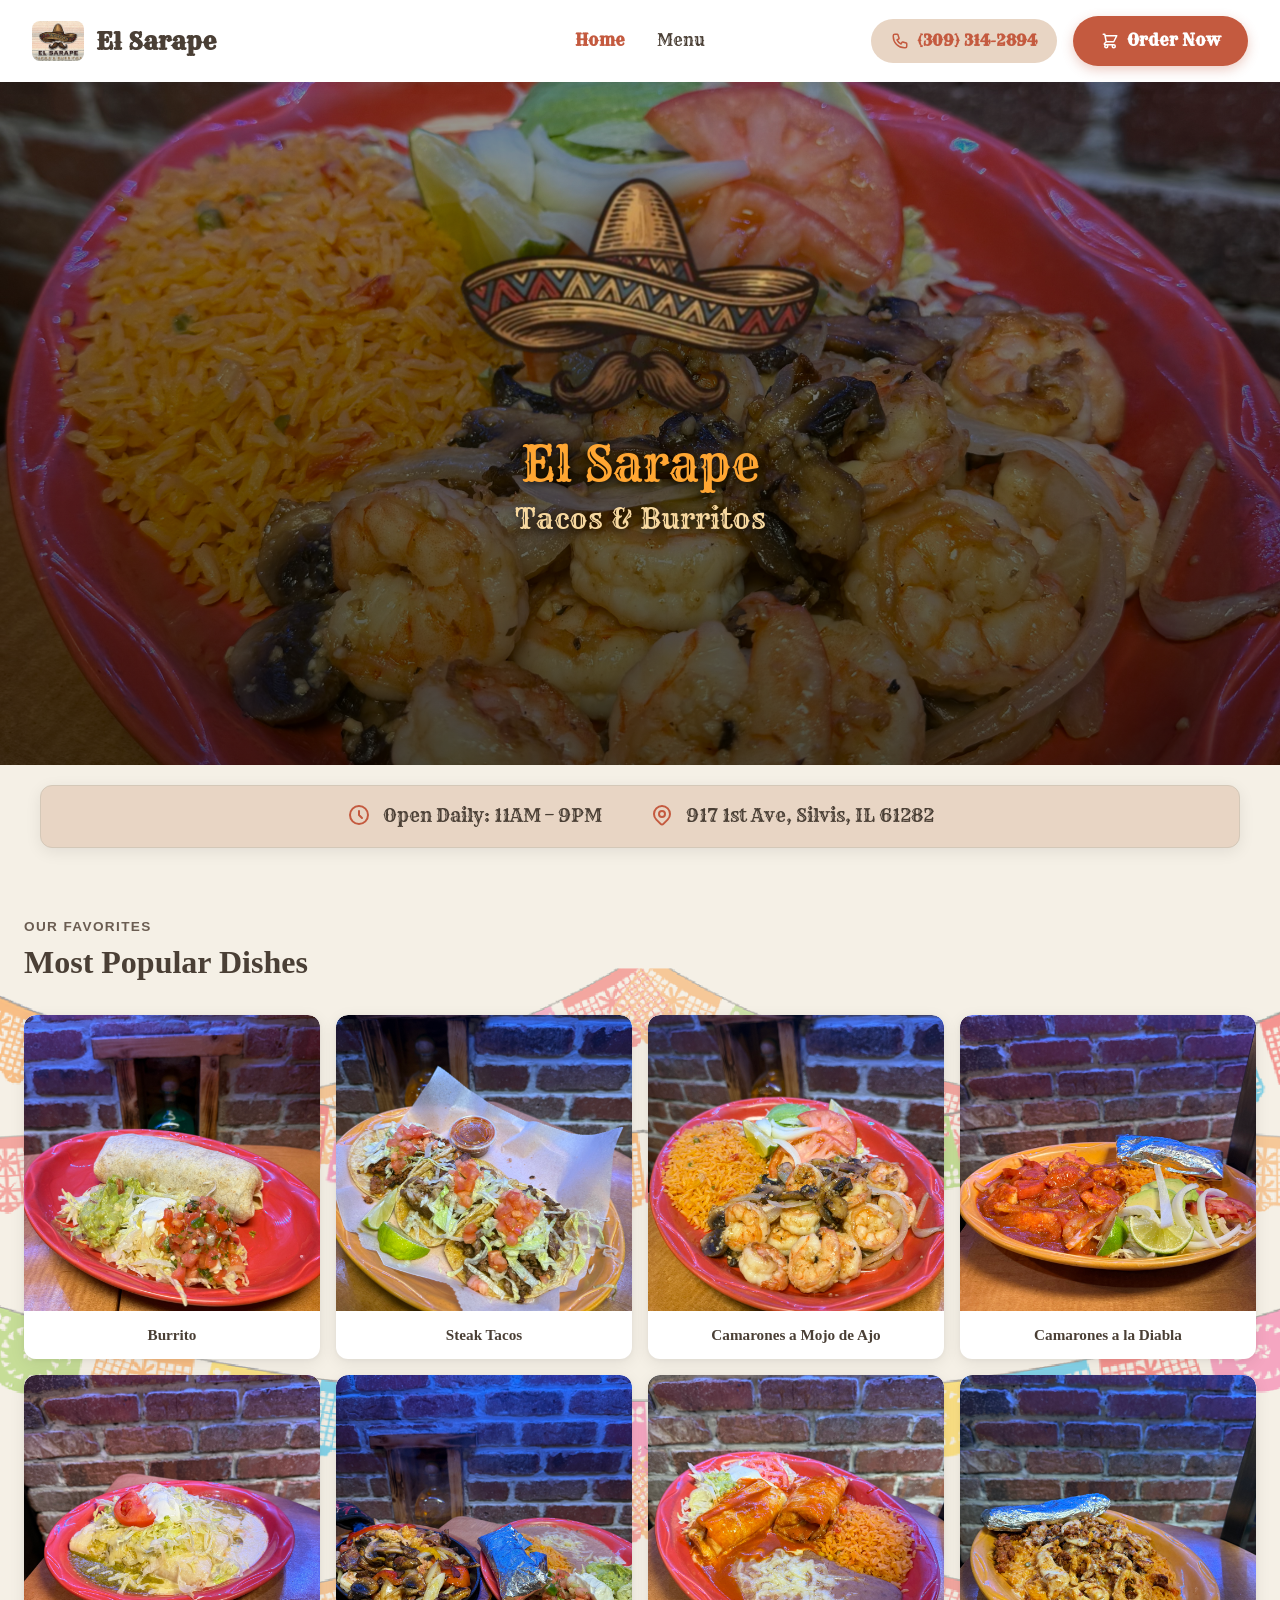
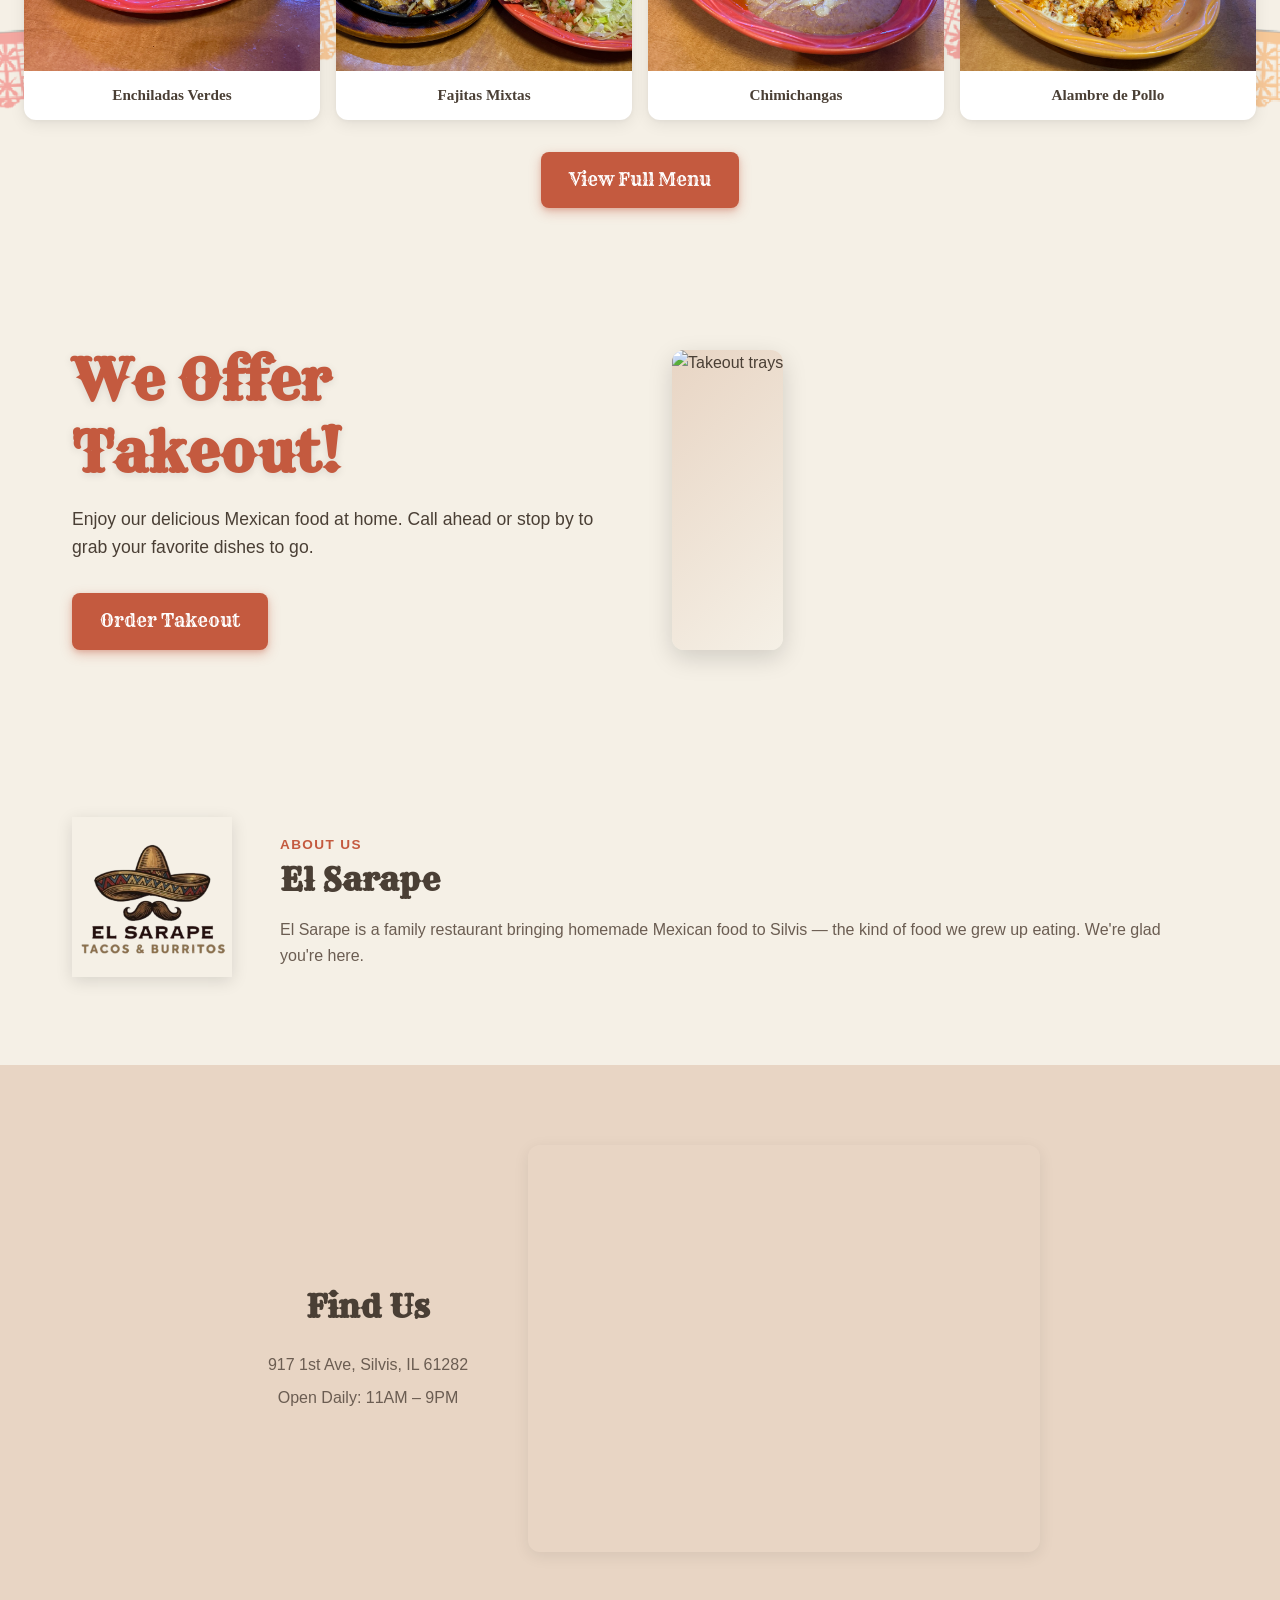
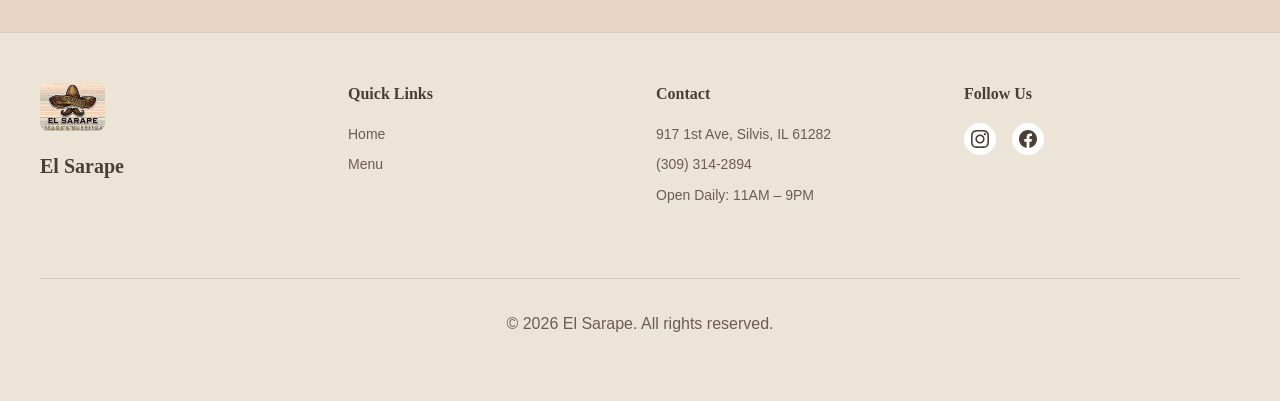
==== index.html @ 8848ad32 "added takeout section" ====
<!DOCTYPE html>
<html lang="en">
<head>
  <meta charset="UTF-8">
  <meta name="viewport" content="width=device-width, initial-scale=1.0">
  <title>El Sarape - Mexican Restaurant</title>
  <link rel="preconnect" href="https://fonts.googleapis.com">
  <link rel="preconnect" href="https://fonts.gstatic.com" crossorigin>
  <link href="https://fonts.googleapis.com/css2?family=Rye&display=swap" rel="stylesheet">
  <link rel="stylesheet" href="styles.css">
</head>
<body>
  <!-- Header -->
  <header class="header">
    <div class="header-left">
      <a href="index.html" class="header-brand">
        <img src="Photos/logo.jpg" alt="El Sarape Logo" class="header-logo">
        <span class="header-brand-text">El Sarape</span>
      </a>
    </div>
    <div class="header-center">
      <nav class="header-nav-links">
        <a href="index.html" class="active">Home</a>
        <a href="Photos/elsarapemenu.pdf" target="_blank">Menu</a>
      </nav>
    </div>
    <div class="header-right">
      <a href="tel:3093142894" class="header-phone-link">
        <svg xmlns="http://www.w3.org/2000/svg" fill="none" viewBox="0 0 24 24" stroke="currentColor" stroke-width="2" class="header-phone-icon">
          <path stroke-linecap="round" stroke-linejoin="round" d="M3 5a2 2 0 012-2h3.28a1 1 0 01.948.684l1.498 4.493a1 1 0 01-.502 1.21l-2.257 1.13a11.042 11.042 0 005.516 5.516l1.13-2.257a1 1 0 011.21-.502l4.493 1.498a1 1 0 01.684.949V19a2 2 0 01-2 2h-1C9.716 21 3 14.284 3 6V5z" />
        </svg>
        <span class="header-phone">(309) 314-2894</span>
      </a>
      <a href="tel:3093142894" class="header-cta">
        <svg xmlns="http://www.w3.org/2000/svg" fill="none" viewBox="0 0 24 24" stroke="currentColor" stroke-width="2" class="header-cta-icon">
          <path stroke-linecap="round" stroke-linejoin="round" d="M3 3h2l.4 2M7 13h10l4-8H5.4M7 13L5.4 5M7 13l-2.293 2.293c-.63.63-.184 1.707.707 1.707H17m0 0a2 2 0 100 4 2 2 0 000-4zm-8 2a2 2 0 11-4 0 2 2 0 014 0z" />
        </svg>
        Order Now
      </a>
    </div>
    <button class="hamburger" aria-label="Open menu">
      <span></span>
      <span></span>
      <span></span>
    </button>
  </header>

  <!-- Mobile Navigation -->
  <div class="mobile-nav">
    <button class="mobile-nav-close" aria-label="Close menu">&times;</button>
    <div class="mobile-nav-links">
      <a href="index.html">Home</a>
      <a href="Photos/elsarapemenu.pdf" target="_blank">Menu</a>
      <a href="tel:3093142894">Order Now</a>
      <div class="mobile-nav-socials">
        <a href="#" aria-label="Instagram">
          <svg xmlns="http://www.w3.org/2000/svg" fill="currentColor" viewBox="0 0 24 24" width="24" height="24">
            <path d="M12 2.163c3.204 0 3.584.012 4.85.07 3.252.148 4.771 1.691 4.919 4.919.058 1.265.069 1.645.069 4.849 0 3.205-.012 3.584-.069 4.849-.149 3.225-1.664 4.771-4.919 4.919-1.266.058-1.644.07-4.85.07-3.204 0-3.584-.012-4.849-.07-3.26-.149-4.771-1.699-4.919-4.92-.058-1.265-.07-1.644-.07-4.849 0-3.204.013-3.583.07-4.849.149-3.227 1.664-4.771 4.919-4.919 1.266-.057 1.645-.069 4.849-.069zm0-2.163c-3.259 0-3.667.014-4.947.072-4.358.2-6.78 2.618-6.98 6.98-.059 1.281-.073 1.689-.073 4.948 0 3.259.014 3.668.072 4.948.2 4.358 2.618 6.78 6.98 6.98 1.281.058 1.689.072 4.948.072 3.259 0 3.668-.014 4.948-.072 4.354-.2 6.782-2.618 6.979-6.98.059-1.28.073-1.689.073-4.948 0-3.259-.014-3.667-.072-4.947-.196-4.354-2.617-6.78-6.979-6.98-1.281-.059-1.69-.073-4.949-.073zm0 5.838c-3.403 0-6.162 2.759-6.162 6.162s2.759 6.163 6.162 6.163 6.162-2.759 6.162-6.163c0-3.403-2.759-6.162-6.162-6.162zm0 10.162c-2.209 0-4-1.79-4-4 0-2.209 1.791-4 4-4s4 1.791 4 4c0 2.21-1.791 4-4 4zm6.406-11.845c-.796 0-1.441.645-1.441 1.44s.645 1.44 1.441 1.44c.795 0 1.439-.645 1.439-1.44s-.644-1.44-1.439-1.44z"/>
          </svg>
        </a>
        <a href="https://www.facebook.com/profile.php?id=61589947754750" aria-label="Facebook" target="_blank">
          <svg xmlns="http://www.w3.org/2000/svg" fill="currentColor" viewBox="0 0 24 24" width="24" height="24">
            <path d="M24 12.073c0-6.627-5.373-12-12-12s-12 5.373-12 12c0 5.99 4.388 10.954 10.125 11.854v-8.385H7.078v-3.47h3.047V9.43c0-3.007 1.792-4.669 4.533-4.669 1.312 0 2.686.235 2.686.235v2.953H15.83c-1.491 0-1.956.925-1.956 1.874v2.25h3.328l-.532 3.47h-2.796v8.385C19.612 23.027 24 18.062 24 12.073z"/>
          </svg>
        </a>
      </div>
    </div>
  </div>

  <!-- Hero Section -->
  <section class="hero">
    <div class="hero-slideshow">
      <div class="hero-slide active">
        <img src="Photos/chimichangas.jpeg" alt="Chimichangas" class="hero-taco-image">
      </div>
      <div class="hero-slide">
        <img src="Photos/mojodeajocamarones.jpeg" alt="Camarones a Mojo de Ajo" class="hero-taco-image">
      </div>
      <div class="hero-slide">
        <img src="Photos/redenchiladas.jpeg" alt="Red Enchiladas" class="hero-taco-image">
      </div>
    </div>
    <div class="hero-overlay"></div>
    <div class="hero-content-overlay">
      <img src="Photos/logonowords.png" alt="El Sarape" class="hero-logo">
      <div class="hero-text">
        <h1 class="hero-title">El Sarape</h1>
        <p class="hero-subtitle">Tacos & Burritos</p>
      </div>
    </div>
  </section>

  <!-- Hero Info Section -->
  <section class="hero-info-section">
    <div class="hero-info-content">
      <div class="hero-info-item">
        <svg xmlns="http://www.w3.org/2000/svg" fill="none" viewBox="0 0 24 24" stroke="currentColor" stroke-width="2">
          <path stroke-linecap="round" stroke-linejoin="round" d="M12 8v4l3 3m6-3a9 9 0 11-18 0 9 9 0 0118 0z" />
        </svg>
        <span>Open Daily: 11AM – 9PM</span>
      </div>
      <div class="hero-info-item">
        <svg xmlns="http://www.w3.org/2000/svg" fill="none" viewBox="0 0 24 24" stroke="currentColor" stroke-width="2">
          <path stroke-linecap="round" stroke-linejoin="round" d="M17.657 16.657L13.414 20.9a1.998 1.998 0 01-2.827 0l-4.244-4.243a8 8 0 1111.314 0z" />
          <path stroke-linecap="round" stroke-linejoin="round" d="M15 11a3 3 0 11-6 0 3 3 0 016 0z" />
        </svg>
        <a href="https://maps.google.com/?q=917+1st+Ave+Silvis+IL+61282" target="_blank">917 1st Ave, Silvis, IL 61282</a>
      </div>
    </div>
  </section>

  <!-- Featured Menu Preview -->
  <section class="menu-preview">
    <div class="section-header">
      <div>
        <p class="section-label">Our Favorites</p>
        <h2>Most Popular Dishes</h2>
      </div>
    </div>
    <div class="menu-grid">
      <div class="menu-card">
        <img src="Photos/burrito.jpeg" alt="Burrito">
        <h4>Burrito</h4>
      </div>
      <div class="menu-card">
        <img src="Photos/stktacosamstyle.jpeg" alt="Steak Tacos">
        <h4>Steak Tacos</h4>
      </div>
      <div class="menu-card">
        <img src="Photos/mojodeajocamarones.jpeg" alt="Camarones a Mojo de Ajo">
        <h4>Camarones a Mojo de Ajo</h4>
      </div>
      <div class="menu-card">
        <img src="Photos/camaronesaladiabla.jpeg" alt="Camarones a la Diabla">
        <h4>Camarones a la Diabla</h4>
      </div>
      <div class="menu-card">
        <img src="Photos/enchiladasverdes.jpeg" alt="Enchiladas Verdes">
        <h4>Enchiladas Verdes</h4>
      </div>
      <div class="menu-card">
        <img src="Photos/fajitasmixtas.jpeg" alt="Fajitas Mixtas">
        <h4>Fajitas Mixtas</h4>
      </div>
      <div class="menu-card">
        <img src="Photos/chimichangas.jpeg" alt="Chimichangas">
        <h4>Chimichangas</h4>
      </div>
      <div class="menu-card">
        <img src="Photos/alambredepollo.jpeg" alt="Alambre de Pollo">
        <h4>Alambre de Pollo</h4>
      </div>
    </div>
    <div style="text-align: center; margin-top: 2rem;">
      <a href="Photos/elsarapemenu.pdf" class="btn btn-primary" target="_blank">View Full Menu</a>
    </div>
  </section>

  <!-- Takeout Section -->
  <section class="takeout-section">
    <div class="takeout-content">
      <div class="takeout-text">
        <h2 class="takeout-title">We Offer Takeout!</h2>
        <p class="takeout-description">Enjoy our delicious Mexican food at home. Call ahead or stop by to grab your favorite dishes to go.</p>
        <a href="tel:3093142894" class="btn btn-primary takeout-cta">Order Takeout</a>
      </div>
      <div class="takeout-image">
        <img src="Photos/takeout-placeholder.jpg" alt="Takeout trays" class="takeout-img">
      </div>
    </div>
  </section>

  <!-- About Us Section -->
  <section class="about-section">
    <div class="about-content">
      <div class="about-logo">
        <img src="Photos/logonobg.png" alt="El Sarape" class="about-logo-img">
      </div>
      <div class="about-text">
        <p class="about-label">About Us</p>
        <h2>El Sarape</h2>
        <p>El Sarape is a family restaurant bringing homemade Mexican food to Silvis — the kind of food we grew up eating. We're glad you're here.</p>
      </div>
    </div>
  </section>

  <!-- Contact/Map Section -->
  <section class="contact-section">
    <div class="contact-section-content">
      <div class="contact-info-block">
        <h2>Find Us</h2>
        <ul class="contact-info-list">
          <li><a href="https://maps.google.com/?q=917+1st+Ave+Silvis+IL+61282" target="_blank">917 1st Ave, Silvis, IL 61282</a></li>
          <li>Open Daily: 11AM – 9PM</li>
        </ul>
      </div>
      <div class="contact-map">
        <iframe
          src="https://www.google.com/maps/embed?pb=!1m18!1m12!1m3!1d2988.1681956083344!2d-90.4244004!3d41.50062979999999!2m3!1f0!2f0!3f0!3m2!1i1024!2i768!4f13.1!3m3!1m2!1s0x87e230b7b7b7b7b7%3A0x0!2s917+1st+Ave%2C+Silvis%2C+IL+61282!5e0!3m2!1sen!2sus!4v1234567890"
          width="600"
          height="400"
          style="border:0;"
          allowfullscreen=""
          loading="lazy"
          referrerpolicy="no-referrer-when-downgrade"
          title="El Sarape Location">
        </iframe>
      </div>
    </div>
  </section>

  <!-- Footer -->
  <footer class="footer">
    <div class="footer-content">
      <div class="footer-brand">
        <img src="Photos/logo.jpg" alt="El Sarape Logo" class="footer-logo">
        <h4>El Sarape</h4>
      </div>
      <div class="footer-section">
        <h4>Quick Links</h4>
        <ul>
          <li><a href="index.html">Home</a></li>
          <li><a href="Photos/elsarapemenu.pdf" target="_blank">Menu</a></li>
        </ul>
      </div>
      <div class="footer-section">
        <h4>Contact</h4>
        <ul>
          <li><a href="https://maps.google.com/?q=917+1st+Ave+Silvis+IL+61282" target="_blank">917 1st Ave, Silvis, IL 61282</a></li>
          <li><a href="tel:3093142894">(309) 314-2894</a></li>
          <li>Open Daily: 11AM – 9PM</li>
        </ul>
      </div>
      <div class="footer-section">
        <h4>Follow Us</h4>
        <div class="footer-social">
          <a href="#" aria-label="Instagram">
            <svg xmlns="http://www.w3.org/2000/svg" fill="currentColor" viewBox="0 0 24 24" width="18" height="18">
              <path d="M12 2.163c3.204 0 3.584.012 4.85.07 3.252.148 4.771 1.691 4.919 4.919.058 1.265.069 1.645.069 4.849 0 3.205-.012 3.584-.069 4.849-.149 3.225-1.664 4.771-4.919 4.919-1.266.058-1.644.07-4.85.07-3.204 0-3.584-.012-4.849-.07-3.26-.149-4.771-1.699-4.919-4.92-.058-1.265-.07-1.644-.07-4.849 0-3.204.013-3.583.07-4.849.149-3.227 1.664-4.771 4.919-4.919 1.266-.057 1.645-.069 4.849-.069zm0-2.163c-3.259 0-3.667.014-4.947.072-4.358.2-6.78 2.618-6.98 6.98-.059 1.281-.073 1.689-.073 4.948 0 3.259.014 3.668.072 4.948.2 4.358 2.618 6.78 6.98 6.98 1.281.058 1.689.072 4.948.072 3.259 0 3.668-.014 4.948-.072 4.354-.2 6.782-2.618 6.979-6.98.059-1.28.073-1.689.073-4.948 0-3.259-.014-3.667-.072-4.947-.196-4.354-2.617-6.78-6.979-6.98-1.281-.059-1.69-.073-4.949-.073zm0 5.838c-3.403 0-6.162 2.759-6.162 6.162s2.759 6.163 6.162 6.163 6.162-2.759 6.162-6.163c0-3.403-2.759-6.162-6.162-6.162zm0 10.162c-2.209 0-4-1.79-4-4 0-2.209 1.791-4 4-4s4 1.791 4 4c0 2.21-1.791 4-4 4zm6.406-11.845c-.796 0-1.441.645-1.441 1.44s.645 1.44 1.441 1.44c.795 0 1.439-.645 1.439-1.44s-.644-1.44-1.439-1.44z"/>
            </svg>
          </a>
          <a href="https://www.facebook.com/profile.php?id=61589947754750" aria-label="Facebook" target="_blank">
            <svg xmlns="http://www.w3.org/2000/svg" fill="currentColor" viewBox="0 0 24 24" width="18" height="18">
              <path d="M24 12.073c0-6.627-5.373-12-12-12s-12 5.373-12 12c0 5.99 4.388 10.954 10.125 11.854v-8.385H7.078v-3.47h3.047V9.43c0-3.007 1.792-4.669 4.533-4.669 1.312 0 2.686.235 2.686.235v2.953H15.83c-1.491 0-1.956.925-1.956 1.874v2.25h3.328l-.532 3.47h-2.796v8.385C19.612 23.027 24 18.062 24 12.073z"/>
            </svg>
          </a>
        </div>
      </div>
      <div class="footer-bottom">
        <p>&copy; 2026 El Sarape. All rights reserved.</p>
      </div>
    </div>
  </footer>

  <!-- Lightbox -->
  <div class="lightbox" id="lightbox">
    <button class="lightbox-close" aria-label="Close lightbox">&times;</button>
    <button class="lightbox-nav lightbox-prev" aria-label="Previous image">&#10094;</button>
    <button class="lightbox-nav lightbox-next" aria-label="Next image">&#10095;</button>
    <img class="lightbox-content" id="lightbox-image" src="" alt="">
  </div>

  <script src="script.js"></script>
</body>
</html>
---- styles.css ----
/* El Sarape Restaurant Website */

/* CSS Variables */
:root {
  --color-bg: #F5F0E6;
  --color-accent: #C45A3F;
  --color-accent-soft: #E8D5C4;
  --color-text: #4A3F35;
  --color-text-light: #6B5D52;
  --color-card-bg: #FFFFFF;
  --color-border: #D4C8B8;
  
  --color-brown-dark: #5D4037;
  --color-brown-muted: #8D6E63;
  --color-red-orange: #D35400;
  --color-tan-beige: #D7CCC8;
  --color-green-muted: #7CB342;
  
  --font-main: 'Inter', -apple-system, BlinkMacSystemFont, sans-serif;
  --font-heading: 'Cormorant Garamond', Georgia, serif;
  
  --spacing-section-mobile: 3rem;
  --spacing-section-desktop: 5rem;
  --spacing-card: 1.5rem;
  --spacing-gap: 1rem;
  
  --radius-button: 8px;
  --radius-card: 12px;
  --radius-logo: 8px;
}

/* Reset & Base Styles */
*,
*::before,
*::after {
  box-sizing: border-box;
  margin: 0;
  padding: 0;
}

html,
body {
  margin: 0;
  padding: 0;
  width: 100%;
  overflow-x: hidden;
}

html {
  scroll-behavior: smooth;
}

body {
  font-family: var(--font-main);
  background-color: var(--color-bg);
  color: var(--color-text);
  line-height: 1.6;
}

/* Google Fonts Import */
@import url('https://fonts.googleapis.com/css2?family=Cormorant+Garamond:wght@400;500;600;700&family=DM+Serif+Display:wght@400;500;600&family=Inter:wght@400;500;600;700&display=swap');

/* Typography */
h1 {
  font-size: 2.5rem;
  font-weight: 700;
  line-height: 1.2;
  margin-bottom: 1rem;
  font-family: var(--font-heading);
}

h2 {
  font-size: 2rem;
  font-weight: 600;
  line-height: 1.3;
  margin-bottom: 1rem;
  font-family: var(--font-heading);
}

h3 {
  font-size: 1.5rem;
  font-weight: 600;
  line-height: 1.4;
  margin-bottom: 0.75rem;
  font-family: var(--font-heading);
}

h4 {
  font-family: var(--font-heading);
}

p {
  font-size: 1rem;
  line-height: 1.6;
  margin-bottom: 1rem;
}

/* Header */
.header {
  display: flex;
  align-items: center;
  justify-content: space-between;
  padding: 1rem 1.5rem;
  position: fixed;
  top: 0;
  left: 0;
  right: 0;
  z-index: 1000;
  background: #ffffff;
  box-shadow: 0 2px 12px rgba(0, 0, 0, 0.08);
  transition: all 0.3s cubic-bezier(0.4, 0, 0.2, 1);
}

.header-left,
.header-center,
.header-right {
  display: none;
}

.header-left {
  display: flex;
}

.header-center {
  display: none;
}

.header-right {
  display: none;
}

.hamburger {
  display: flex;
  flex-direction: column;
  gap: 5px;
  cursor: pointer;
  padding: 8px;
  background: none;
  border: none;
  margin-left: auto;
}

.header.scrolled {
  background: #ffffff;
  box-shadow: 0 4px 16px rgba(0, 0, 0, 0.12);
}

.header-brand {
  display: flex;
  align-items: center;
  gap: 0.75rem;
  text-decoration: none;
  transition: transform 0.3s cubic-bezier(0.4, 0, 0.2, 1);
}

.header-brand:hover {
  transform: scale(1.02);
}

.header-nav-links {
  display: flex;
  gap: 2rem;
  align-items: center;
}

.header-nav-links a {
  color: var(--color-text);
  text-decoration: none;
  font-weight: 500;
  transition: color 0.2s ease, transform 0.2s ease;
  position: relative;
  padding: 0.5rem 0;
  font-family: "Rye", serif;
}

.header-nav-links a::after {
  content: '';
  position: absolute;
  bottom: 0;
  left: 50%;
  width: 0;
  height: 2px;
  background: var(--color-accent);
  transition: all 0.3s ease;
  transform: translateX(-50%);
  border-radius: 2px;
}

.header-nav-links a:hover {
  color: var(--color-accent);
  transform: translateY(-2px);
}

.header-nav-links a:hover::after {
  width: 100%;
}

.header-nav-links a.active {
  color: var(--color-accent);
  font-weight: 600;
}

.header-cta {
  display: inline-flex;
  align-items: center;
  gap: 0.5rem;
  background: var(--color-accent);
  color: white;
  padding: 0.75rem 1.75rem;
  border-radius: 50px;
  text-decoration: none;
  font-weight: 600;
  font-size: 1rem;
  font-family: "Rye", serif;
  box-shadow: 0 4px 12px rgba(196, 90, 63, 0.3);
  transition: transform 0.3s cubic-bezier(0.4, 0, 0.2, 1), box-shadow 0.3s cubic-bezier(0.4, 0, 0.2, 1);
  position: relative;
  overflow: hidden;
}

.header-cta-icon {
  width: 18px;
  height: 18px;
  transition: transform 0.3s ease;
}

.header-cta:hover .header-cta-icon {
  transform: rotate(15deg) scale(1.1);
}

.header-phone-link {
  display: inline-flex;
  align-items: center;
  gap: 0.5rem;
  font-size: 0.95rem;
  color: var(--color-accent);
  font-family: "Rye", serif;
  font-weight: 600;
  text-decoration: none;
  padding: 0.6rem 1.25rem;
  border-radius: 50px;
  background: var(--color-accent-soft);
  transition: all 0.3s cubic-bezier(0.4, 0, 0.2, 1);
  position: relative;
  overflow: hidden;
}

.header-phone-link:hover {
  background: var(--color-accent-soft);
  color: var(--color-accent);
  box-shadow: 0 4px 12px rgba(0, 0, 0, 0.1);
  transform: translateY(-2px);
}

.header-phone-link:active {
  transform: translateY(0);
}

.header-phone-icon {
  width: 18px;
  height: 18px;
  transition: transform 0.3s ease;
}

.header-phone-link:hover .header-phone-icon {
  transform: rotate(-10deg) scale(1.1);
}

.header-cta:hover {
  background: linear-gradient(135deg, #d06a4f 0%, #c45a3f 100%);
  color: white;
  box-shadow: 0 6px 20px rgba(196, 90, 63, 0.45), 0 3px 8px rgba(196, 90, 63, 0.3);
  transform: translateY(-2px);
}

.header-cta:active {
  transform: translateY(0);
  box-shadow: 0 2px 8px rgba(196, 90, 63, 0.3);
}

.header-logo {
  height: 40px;
  width: auto;
  border-radius: var(--radius-logo);
  transition: transform 0.3s cubic-bezier(0.4, 0, 0.2, 1), box-shadow 0.3s ease;
}

.header-brand:hover .header-logo {
  transform: rotate(5deg) scale(1.05);
  box-shadow: 0 4px 12px rgba(196, 90, 63, 0.3);
}

.header-brand-text {
  font-size: 1.5rem;
  font-weight: 700;
  color: var(--color-text);
  font-family: "Rye", serif;
  transition: color 0.3s ease, transform 0.3s ease, text-shadow 0.3s ease;
  position: relative;
}

.header-brand:hover .header-brand-text {
  color: var(--color-accent);
  transform: translateX(4px);
}

.header-brand-text::after {
  content: '';
  position: absolute;
  bottom: -2px;
  left: 0;
  width: 0;
  height: 2px;
  background: linear-gradient(90deg, var(--color-accent), #c45a3f);
  transition: width 0.3s ease;
}

.header-brand:hover .header-brand-text::after {
  width: 100%;
}


.hamburger {
  display: flex;
  flex-direction: column;
  gap: 5px;
  cursor: pointer;
  padding: 5px;
  background: none;
  border: none;
}

.hamburger span {
  width: 25px;
  height: 3px;
  background-color: var(--color-text);
  border-radius: 2px;
  transition: background-color 0.2s ease;
}

.hamburger:hover span {
  background-color: var(--color-accent);
}

/* Mobile Navigation Overlay */
.mobile-nav {
  position: fixed;
  top: 0;
  left: 0;
  right: 0;
  bottom: 0;
  background-color: rgba(253, 248, 243, 0.98);
  backdrop-filter: blur(16px);
  -webkit-backdrop-filter: blur(16px);
  z-index: 1001;
  display: flex;
  flex-direction: column;
  justify-content: center;
  align-items: center;
  opacity: 0;
  visibility: hidden;
  transition: all 0.4s cubic-bezier(0.4, 0, 0.2, 1);
  transform: scale(0.95);
}

.mobile-nav.active {
  opacity: 1;
  visibility: visible;
  transform: scale(1);
}

.mobile-nav-close {
  position: absolute;
  top: 1.5rem;
  right: 1.5rem;
  font-size: 2.5rem;
  font-weight: 700;
  color: var(--color-text);
  background: rgba(255, 255, 255, 0.5);
  border: none;
  cursor: pointer;
  padding: 0.75rem;
  line-height: 1;
  border-radius: 50%;
  width: 56px;
  height: 56px;
  display: flex;
  align-items: center;
  justify-content: center;
  transition: all 0.3s ease;
  box-shadow: 0 2px 8px rgba(0, 0, 0, 0.1);
}

.mobile-nav-close:hover {
  color: var(--color-accent);
  background: rgba(255, 255, 255, 0.8);
  transform: rotate(90deg);
  box-shadow: 0 4px 12px rgba(224, 122, 95, 0.2);
}

.mobile-nav-links {
  display: flex;
  flex-direction: column;
  gap: 1.5rem;
  text-align: center;
  padding: 2rem;
}

.mobile-nav-links a {
  font-size: 1.75rem;
  font-weight: 500;
  color: var(--color-text);
  text-decoration: none;
  transition: all 0.3s ease;
  font-family: var(--font-heading);
  padding: 0.75rem 1.5rem;
  border-radius: var(--radius-button);
}

.mobile-nav-links a:hover {
  color: var(--color-accent);
  background-color: rgba(224, 122, 95, 0.08);
  transform: translateX(12px) scale(1.02);
}

.mobile-nav-links a.active {
  color: var(--color-accent);
  font-weight: 600;
}

.mobile-nav-links .btn-primary {
  background: linear-gradient(135deg, var(--color-accent) 0%, #d06a4f 100%);
  color: white;
  padding: 1rem 2.5rem;
  border-radius: var(--radius-button);
  margin-top: 1rem;
  box-shadow: 0 4px 12px rgba(224, 122, 95, 0.35);
  font-family: var(--font-main);
  font-weight: 500;
}

.mobile-nav-links .btn-primary:hover {
  color: white;
  background: linear-gradient(135deg, #d06a4f 0%, #c45a3f 100%);
  box-shadow: 0 8px 24px rgba(224, 122, 95, 0.5);
  transform: translateY(-3px) scale(1.02);
}

.mobile-nav-socials {
  display: flex;
  gap: 1.5rem;
  justify-content: center;
  margin-top: 1rem;
  padding-top: 1rem;
  border-top: 1px solid rgba(0, 0, 0, 0.08);
}

.mobile-nav-socials a {
  width: 48px;
  height: 48px;
  display: flex;
  align-items: center;
  justify-content: center;
  background-color: rgba(196, 90, 63, 0.08);
  border-radius: 50%;
  color: var(--color-accent);
  font-size: 1rem;
  padding: 0;
  transition: background-color 0.2s ease, transform 0.2s ease;
}

.mobile-nav-socials a svg {
  width: 24px;
  height: 24px;
  display: block;
  fill: currentColor;
}

.mobile-nav-socials a:hover {
  background-color: var(--color-accent);
  color: white;
  transform: scale(1.1);
}

/* Buttons */
.btn {
  display: inline-block;
  padding: 0.875rem 1.75rem;
  font-size: 1rem;
  font-weight: 500;
  text-decoration: none;
  border-radius: var(--radius-button);
  cursor: pointer;
  transition: transform 0.3s cubic-bezier(0.4, 0, 0.2, 1), box-shadow 0.3s cubic-bezier(0.4, 0, 0.2, 1);
  border: none;
  min-height: 48px;
  font-family: var(--font-main);
  position: relative;
  overflow: hidden;
}

.btn:active {
  transform: scale(0.98);
}

.btn-primary {
  background: var(--color-accent);
  color: white;
  box-shadow: 0 4px 12px rgba(196, 90, 63, 0.35), 0 2px 4px rgba(196, 90, 63, 0.2);
  font-family: "Rye", serif;
  font-size: 1.1rem;
}

.btn-primary:hover {
  background: linear-gradient(135deg, #d06a4f 0%, #c45a3f 100%);
  color: white;
  box-shadow: 0 8px 24px rgba(196, 90, 63, 0.5);
  transform: translateY(-3px);
}

.btn-primary:active {
  transform: translateY(-1px);
  box-shadow: 0 4px 12px rgba(196, 90, 63, 0.3);
}

.btn-secondary {
  background-color: black;
  color: white;
  border: 2px solid black;
  box-shadow: 0 2px 4px rgba(0, 0, 0, 0.1);
  border: 2px solid var(--color-accent);
  box-shadow: 0 2px 4px rgba(224, 122, 95, 0.1);
}

.btn-secondary:hover {
  background-color: var(--color-accent);
  color: white;
  box-shadow: 0 6px 16px rgba(224, 122, 95, 0.4);
  transform: translateY(-3px);
}

.btn-secondary:active {
  transform: translateY(-1px);
}

/* Cards */
.card {
  background-color: var(--color-card-bg);
  border-radius: var(--radius-card);
  padding: var(--spacing-card);
  box-shadow: 0 4px 16px rgba(0, 0, 0, 0.08), 0 1px 4px rgba(0, 0, 0, 0.04);
  transition: all 0.3s cubic-bezier(0.4, 0, 0.2, 1);
  border: 1px solid rgba(0, 0, 0, 0.04);
}

.card:hover {
  transform: translateY(-6px);
  box-shadow: 0 12px 32px rgba(0, 0, 0, 0.15), 0 4px 12px rgba(0, 0, 0, 0.08);
}

.card h3 {
  margin-bottom: 0.5rem;
}

.card p {
  margin-bottom: 1rem;
  color: var(--color-text-light);
}

/* Sections */
.section {
  padding: var(--spacing-section-mobile) 1.5rem;
  max-width: 1200px;
  margin: 0 auto;
}

/* About Us Section */
.about-section {
  padding: var(--spacing-section-mobile) 1.5rem;
  max-width: 1200px;
  margin: 0 auto;
}

.about-content {
  display: flex;
  flex-direction: column;
  align-items: center;
  gap: 2rem;
}

.about-logo-img {
  width: 150px;
  height: auto;
  object-fit: contain;
  box-shadow: 0 4px 16px rgba(0,0,0,0.12);
}

.about-label {
  font-size: 0.85rem;
  font-weight: 600;
  text-transform: uppercase;
  letter-spacing: 0.1em;
  color: var(--color-accent);
  margin-bottom: 0.25rem;
}

.about-text {
  text-align: center;
}

.about-text h2 {
  margin-bottom: 1rem;
  font-family: "Rye", serif;
}

.about-text p:last-child {
  margin-bottom: 0;
  color: var(--color-text-light);
}

/* Takeout Section */
.takeout-section {
  padding: var(--spacing-section-mobile) 1.5rem;
  max-width: 1200px;
  margin: 0 auto;
  position: relative;
}

.takeout-content {
  display: flex;
  flex-direction: column;
  gap: 2rem;
  align-items: center;
}

.takeout-text {
  text-align: center;
  flex: 1;
}

.takeout-title {
  font-family: "Rye", serif;
  font-size: 2.5rem;
  color: var(--color-accent);
  margin-bottom: 1rem;
  text-shadow: 0 2px 8px rgba(0, 0, 0, 0.1);
}

.takeout-description {
  font-size: 1.1rem;
  color: var(--color-text);
  margin-bottom: 1.5rem;
  line-height: 1.6;
}

.takeout-cta {
  display: inline-block;
  margin-top: 0.5rem;
}

.takeout-image {
  flex: 1;
  width: 100%;
  max-width: 600px;
}

.takeout-img {
  width: 100%;
  height: auto;
  border-radius: var(--radius-card);
  box-shadow: 0 8px 24px rgba(0, 0, 0, 0.15);
  object-fit: cover;
  min-height: 300px;
  background: linear-gradient(135deg, var(--color-accent-soft) 0%, var(--color-bg) 100%);
}

@media (min-width: 768px) {
  .about-content {
    flex-direction: row;
    align-items: center;
    gap: 3rem;
  }
  .about-text {
    text-align: left;
  }
  .about-logo-img {
    width: 160px;
    height: 160px;
    flex-shrink: 0;
  }
  .about-section {
    padding: var(--spacing-section-desktop) 2rem;
  }

  .takeout-content {
    flex-direction: row;
    gap: 4rem;
    align-items: center;
  }

  .takeout-text {
    text-align: left;
  }

  .takeout-title {
    font-size: 3.5rem;
  }

  .takeout-image {
    flex: 1;
  }

  .takeout-section {
    padding: var(--spacing-section-desktop) 2rem;
  }
}

/* Contact/Map Section */
.contact-section {
  padding: var(--spacing-section-mobile) 1.5rem;
  background-color: var(--color-accent-soft);
  position: relative;
}

.contact-section::before {
  content: '';
  position: absolute;
  top: 0;
  left: 0;
  right: 0;
  bottom: 0;
  background-size: cover;
  background-position: center;
  background-repeat: no-repeat;
  opacity: 0.55;
  z-index: 0;
}

.contact-section-content {
  max-width: 1200px;
  margin: 0 auto;
  display: grid;
  grid-template-columns: 1fr;
  gap: 2rem;
  position: relative;
  z-index: 1;
}

.contact-info-block h2 {
  margin-bottom: 1rem;
  font-family: "Rye", serif;
}

.contact-info-list {
  list-style: none;
  padding: 0;
  margin: 0;
  display: flex;
  flex-direction: column;
  gap: 0.5rem;
  color: var(--color-text-light);
  font-size: 1rem;
}

.contact-info-list a {
  color: var(--color-text-light);
  text-decoration: none;
  transition: color 0.2s ease;
}

.contact-info-list a:hover {
  color: var(--color-accent);
}

.contact-map {
  border-radius: var(--radius-card);
  overflow: hidden;
  box-shadow: 0 4px 16px rgba(0,0,0,0.08);
}

@media (min-width: 768px) {
  .contact-section {
    padding: var(--spacing-section-desktop) 2rem;
  }
  .contact-section-content {
    grid-template-columns: 1fr 2fr;
    align-items: center;
  }
}

.contact-map {
  border-radius: var(--radius-card);
  overflow: hidden;
  box-shadow: 0 4px 16px rgba(0, 0, 0, 0.08);
}

@media (min-width: 768px) {
  .contact-section {
    padding: var(--spacing-section-desktop) 2rem;
  }
}

/* Contact/Map Section */
.contact-section {
  padding: var(--spacing-section-mobile) 1.5rem;
  background-color: var(--color-accent-soft);
}

.contact-section-content {
  max-width: 800px;
  margin: 0 auto;
  text-align: center;
}

.contact-section-content h2 {
  margin-bottom: 1.5rem;
}

.contact-details {
  margin-bottom: 1.5rem;
}

.contact-info-item p {
  margin-bottom: 0.5rem;
  color: var(--color-text-light);
}

.contact-info-item a {
  color: var(--color-accent);
  text-decoration: none;
}

.contact-info-item a:hover {
  text-decoration: underline;
}

.contact-map {
  border-radius: var(--radius-card);
  overflow: hidden;
  box-shadow: 0 4px 16px rgba(0, 0, 0, 0.08);
}

@media (min-width: 768px) {
  .contact-section {
    padding: var(--spacing-section-desktop) 2rem;
  }
}

/* Hero Section */
.hero {
  width: 100%;
  height: 85vh;
  margin: 0;
  padding-top: 70px;
  box-sizing: border-box;
  overflow: hidden;
  position: relative;
}

.hero-slideshow {
  width: 100%;
  height: 100%;
  position: relative;
}

.hero-slide {
  position: absolute;
  top: 0;
  left: 0;
  width: 100%;
  height: 100%;
  opacity: 0;
  transition: opacity 1s ease-in-out;
}

.hero-slide.active {
  opacity: 1;
}

.hero-taco-image {
  width: 100%;
  height: 100%;
  object-fit: cover;
  object-position: center var(--hero-image-position, 60%);
  display: block;
}

.hero-overlay {
  position: absolute;
  inset: 0;
  background: linear-gradient(to bottom,
    rgba(0,0,0,0.35) 0%,
    rgba(0,0,0,0.55) 50%,
    rgba(0,0,0,0.7) 100%);
  z-index: 1;
}

.hero-content-overlay {
  position: absolute;
  top: 45%;
  left: 50%;
  transform: translate(-50%, -50%);
  z-index: 2;
  display: flex;
  flex-direction: column;
  align-items: center;
  justify-content: center;
  text-align: center;
  padding: 1rem;
}

.hero-logo {
  width: 260px;
  opacity: 0.9;
  max-width: 70vw;
  height: auto;
  filter: drop-shadow(0 4px 24px rgba(0,0,0,0.5));
  z-index: 10;
}

.hero-text {
  text-align: center;
  margin-top: 0.5rem;
  z-index: 10;
}

.hero-title {
  font-family: "Rye", serif;
  font-size: 2.5rem;
  font-weight: 400;
  color: #ffa632;
  text-shadow: 0 2px 8px rgba(0,0,0,0.8);
  margin: 0 0 0.5rem 0;
  line-height: 1.2;
}

.hero-subtitle {
  font-family: "Rye", serif;
  font-size: 1.25rem;
  font-weight: 400;
  color: #f7d89f;
  text-shadow: 0 2px 8px rgba(0,0,0,0.8);
  margin: 0;
  line-height: 1.2;
}

.hero-tagline {
  color: rgba(255,255,255,0.85);
  font-size: 1rem;
  font-weight: 500;
  letter-spacing: 0.08em;
  text-transform: uppercase;
  margin-top: 0.75rem;
  margin-bottom: 0;
  text-shadow: 0 2px 8px rgba(0,0,0,0.5);
}

@media (min-width: 768px) {
  .hero-logo {
    width: 360px;
  }
  .hero-title {
    font-size: 3.5rem;
    color: #ffa632;
  }
  .hero-subtitle {
    font-size: 1.75rem;
    color: #f7d89f;
  }
  .hero-tagline {
    font-size: 1.1rem;
  }
}

/* Hero Info Section */
.hero-info-section {
  padding: 1rem 1.5rem;
  background-color: var(--color-bg);
  border-bottom: none;
}

.hero-info-content {
  max-width: 1200px;
  margin: 0 auto;
  display: flex;
  flex-direction: column;
  align-items: center;
  gap: 0.4rem;
  text-align: center;
  background: var(--color-accent-soft);
  padding: 1rem 2rem;
  border-radius: var(--radius-card);
  box-shadow: 0 4px 16px rgba(0, 0, 0, 0.08);
  border: 1px solid var(--color-border);
}

@media (min-width: 768px) {
  .hero-info-section {
    padding: 1.25rem 1.5rem;
  }
  .hero-info-content {
    flex-direction: row;
    justify-content: center;
    gap: 3rem;
    text-align: left;
  }
}

.hero-info-item {
  display: flex;
  align-items: center;
  gap: 0.75rem;
  font-size: 1.125rem;
  color: var(--color-text);
  font-weight: 500;
  font-family: "Rye", serif;
}

@media (max-width: 767px) {
  .hero-info-item {
    font-size: 0.9rem;
  }
}

.hero-info-item svg {
  width: 24px;
  height: 24px;
  color: var(--color-accent);
  flex-shrink: 0;
  position: relative;
  top: -1px;
}

.hero-info-item a {
  color: var(--color-text);
  text-decoration: none;
  transition: color 0.2s ease;
}

.hero-info-item a:hover {
  color: var(--color-accent);
}

/* Experience/Highlights Strip */
.experience-strip {
  padding: 2rem 1.5rem;
  background-color: var(--color-accent-soft);
}

.experience-strip-content {
  max-width: 1200px;
  margin: 0 auto;
}

.experience-strip h2 {
  text-align: center;
  margin-bottom: 1.5rem;
  font-size: 1.75rem;
}

.experience-grid {
  display: grid;
  grid-template-columns: repeat(2, 1fr);
  gap: 1.5rem;
}

.experience-item {
  text-align: center;
  padding: 1rem;
}

.experience-item h3 {
  font-size: 1.25rem;
  margin-bottom: 0.5rem;
  color: var(--color-accent);
}

.experience-item p {
  font-size: 0.9rem;
  color: var(--color-text-light);
  margin-bottom: 0;
}

/* Featured Menu Preview */
.menu-preview {
  padding: var(--spacing-section-mobile) 1.5rem;
  max-width: 100%;
  margin: 0 auto;
  position: relative;
  width: 100vw;
  left: 50%;
  right: 50%;
  margin-left: -50vw;
  margin-right: -50vw;
  margin-top: 0;
}

.menu-preview::before {
  content: '';
  position: absolute;
  top: 0;
  left: 0;
  right: 0;
  bottom: 0;
  background-image: url('Photos/papelpicado.png');
  background-size: cover;
  background-position: center;
  background-repeat: no-repeat;
  opacity: 0.55;
  z-index: -1;
}

.section-header {
  display: flex;
  align-items: center;
  justify-content: center;
  gap: 0.75rem;
  margin-bottom: 2rem;
}

.section-label {
  font-size: 0.85rem;
  font-weight: 600;
  text-transform: uppercase;
  letter-spacing: 0.1em;
  color: var(--color-text-light);
  margin-bottom: 0.25rem;
}

.section-header {
  justify-content: flex-start;
  margin-bottom: 2rem;
}

.section-header h2 {
  margin-bottom: 0;
}

.section-icon {
  width: 32px;
  height: 32px;
  color: var(--color-accent);
  transition: transform 0.3s cubic-bezier(0.4, 0, 0.2, 1), color 0.3s ease;
  position: relative;
  top: -1px;
}

.section-icon:hover {
  transform: rotate(15deg) scale(1.1);
  color: #d06a4f;
}

.menu-grid {
  display: grid;
  grid-template-columns: repeat(2, 1fr);
  gap: 1rem;
}

.menu-card {
  background-color: var(--color-card-bg);
  border-radius: var(--radius-card);
  box-shadow: 0 4px 16px rgba(0, 0, 0, 0.08), 0 1px 4px rgba(0, 0, 0, 0.04);
  transition: all 0.3s cubic-bezier(0.4, 0, 0.2, 1);
  overflow: hidden;
}

.menu-card:hover {
  transform: translateY(-4px);
  box-shadow: 0 8px 24px rgba(0, 0, 0, 0.12), 0 2px 8px rgba(0, 0, 0, 0.08);
}

.menu-card img {
  width: 100%;
  aspect-ratio: 1 / 1;
  object-fit: cover;
  display: block;
  border-radius: var(--radius-card) var(--radius-card) 0 0;
}

.menu-card h4 {
  text-align: center;
  padding: 0.75rem;
  font-size: 0.95rem;
  font-weight: 600;
  margin: 0;
  color: var(--color-text);
}

.story-preview p {
  margin-bottom: 0;
}

/* Our Story Preview */
.story-preview-image {
  width: 100%;
  max-width: 800px;
  height: auto;
  border-radius: var(--radius-card);
  margin-bottom: 1.5rem;
  box-shadow: 0 4px 16px rgba(0, 0, 0, 0.08), 0 1px 4px rgba(0, 0, 0, 0.04);
  transition: transform 0.3s cubic-bezier(0.4, 0, 0.2, 1), box-shadow 0.3s ease;
}

.story-preview-image:hover {
  transform: scale(1.02);
  box-shadow: 0 8px 24px rgba(0, 0, 0, 0.12), 0 2px 8px rgba(0, 0, 0, 0.06);
}

.story-preview {
  padding: var(--spacing-section-mobile) 1.5rem;
  max-width: 800px;
  margin: 0 auto;
  text-align: center;
}

.story-preview h2 {
  margin-bottom: 1.5rem;
}

/* Contact/Visit Section */
.contact-visit {
  padding: var(--spacing-section-mobile) 1.5rem;
  background-color: var(--color-accent-soft);
}

.contact-visit-content {
  max-width: 800px;
  margin: 0 auto;
  text-align: center;
}

.contact-visit h2 {
  margin-bottom: 1.5rem;
}

.contact-visit p {
  margin-bottom: 0.5rem;
  color: var(--color-text-light);
}

.contact-visit .hours {
  margin-top: 1.5rem;
  padding-top: 1.5rem;
  border-top: 1px solid rgba(0, 0, 0, 0.1);
}

.location-preview {
  margin-top: 2rem;
  padding: 1.5rem;
  background-color: var(--color-card-bg);
  border-radius: var(--radius-card);
  box-shadow: 0 4px 16px rgba(0, 0, 0, 0.08), 0 1px 4px rgba(0, 0, 0, 0.04);
  border: 1px solid rgba(0, 0, 0, 0.04);
  transition: all 0.3s cubic-bezier(0.4, 0, 0.2, 1);
}

.location-preview:hover {
  box-shadow: 0 12px 32px rgba(0, 0, 0, 0.15), 0 4px 12px rgba(0, 0, 0, 0.08);
  transform: translateY(-2px);
}

.location-preview-info {
  margin-bottom: 1.5rem;
}

.location-preview-info p {
  margin-bottom: 0.5rem;
  color: var(--color-text-light);
}

.location-preview-map {
  width: 100%;
  height: 200px;
  background-color: #f0f0f0;
  border-radius: var(--radius-card);
  overflow: hidden;
}

.location-preview-map iframe {
  width: 100%;
  height: 100%;
  border: none;
}

/* Preview Cards Section */
.preview-cards {
  padding: var(--spacing-section-mobile) 1.5rem;
  max-width: 1200px;
  margin: 0 auto;
}

.preview-cards h2 {
  text-align: center;
  margin-bottom: 2rem;
}

.preview-cards-grid {
  display: grid;
  grid-template-columns: 1fr;
  gap: 1.5rem;
}

.preview-cards-grid .card.emphasized {
  border: 2px solid var(--color-accent);
}

/* Page Hero */
.page-hero {
  padding: 8rem 1.5rem 4rem;
  text-align: center;
}

.page-hero h1 {
  margin-bottom: 0.5rem;
}

.page-hero p {
  color: #666;
}

/* Content Block */
.content-block {
  padding: 0 1.5rem var(--spacing-section-mobile);
  max-width: 800px;
  margin: 0 auto;
}

.story-content {
  display: flex;
  flex-direction: column;
  gap: 2rem;
}

.story-image img {
  width: 100%;
  height: auto;
  border-radius: var(--radius-card);
  box-shadow: 0 4px 16px rgba(0, 0, 0, 0.08), 0 1px 4px rgba(0, 0, 0, 0.04);
}

/* Location Page */
.location-info {
  padding: var(--spacing-section-mobile) 1.5rem;
  max-width: 800px;
  margin: 0 auto;
}

.location-info p {
  margin-bottom: 0.5rem;
}

.map-placeholder {
  width: 100%;
  height: 300px;
  background-color: #f0f0f0;
  border-radius: var(--radius-card);
  display: flex;
  align-items: center;
  justify-content: center;
  margin-top: 2rem;
}

/* Contact Page */
.contact-info {
  padding: var(--spacing-section-mobile) 1.5rem;
  max-width: 800px;
  margin: 0 auto;
}

.contact-info p {
  margin-bottom: 0.5rem;
}

.form-placeholder {
  margin-top: 2rem;
  padding: 2rem;
  background-color: var(--color-card-bg);
  border-radius: var(--radius-card);
  box-shadow: 0 4px 16px rgba(0, 0, 0, 0.08), 0 1px 4px rgba(0, 0, 0, 0.04);
  border: 1px solid rgba(0, 0, 0, 0.04);
}

.form-placeholder p {
  color: #666;
  text-align: center;
}

/* Menu Page */
.menu-pdf-viewer {
  padding: 2rem 1.5rem;
  max-width: 1400px;
  margin: 0 auto;
}

.menu-pdf-viewer iframe {
  width: 100%;
  height: calc(100vh - 250px);
  min-height: 600px;
  border: none;
  border-radius: var(--radius-card);
  box-shadow: 0 4px 16px rgba(0, 0, 0, 0.08), 0 1px 4px rgba(0, 0, 0, 0.04);
}

.menu-buttons {
  display: flex;
  gap: 1rem;
  justify-content: center;
  margin-top: 2rem;
  flex-wrap: wrap;
}

/* Footer */
.footer {
  padding: 3rem 1.5rem;
  background-color: #EDE4D8;
  color: var(--color-text-light);
  font-size: 0.875rem;
  border-top: 1px solid rgba(0, 0, 0, 0.1);
}

.footer-content {
  max-width: 1200px;
  margin: 0 auto;
  display: grid;
  grid-template-columns: 1fr;
  gap: 2rem;
}

.footer-brand {
  text-align: center;
}

.footer-logo {
  height: 50px;
  width: auto;
  border-radius: var(--radius-logo);
  margin-bottom: 0.75rem;
  transition: transform 0.3s cubic-bezier(0.4, 0, 0.2, 1);
}

.footer-logo:hover {
  transform: scale(1.05);
}

.footer-brand h4 {
  font-size: 1.25rem;
  font-weight: 600;
  color: var(--color-text);
  margin-bottom: 0.5rem;
}

.footer-brand p {
  margin-bottom: 0.25rem;
}

.footer-section h4 {
  font-size: 1rem;
  font-weight: 600;
  color: var(--color-text);
  margin-bottom: 1rem;
}

.footer-section ul {
  list-style: none;
}

.footer-section li {
  margin-bottom: 0.5rem;
}

.footer-section a {
  color: var(--color-text-light);
  text-decoration: none;
  transition: color 0.2s ease;
}

.footer-section a:hover {
  color: var(--color-accent);
}

.footer-social {
  display: flex;
  gap: 1rem;
  margin-top: 0;
}

.footer a {
  color: inherit;
  text-decoration: none;
  transition: color 0.2s ease;
}

.footer a:hover {
  color: var(--color-accent);
}

.footer-social a {
  width: 32px;
  height: 32px;
  display: flex;
  align-items: center;
  justify-content: center;
  background-color: var(--color-card-bg);
  border-radius: 50%;
  color: var(--color-text);
  transition: background-color 0.2s ease, color 0.2s ease;
}

.footer-social a:hover {
  background-color: var(--color-accent);
  color: white;
  transform: translateY(-3px) scale(1.1);
  box-shadow: 0 4px 12px rgba(224, 122, 95, 0.3);
}

.footer-bottom {
  grid-column: 1 / -1;
  text-align: center;
  padding-top: 2rem;
  margin-top: 2rem;
  border-top: 1px solid rgba(0, 0, 0, 0.1);
}

/* Lightbox */
.lightbox {
  position: fixed;
  top: 0;
  left: 0;
  right: 0;
  bottom: 0;
  background: rgba(0, 0, 0, 0.95);
  z-index: 9999;
  display: none;
  justify-content: center;
  align-items: center;
  padding: 2rem;
}

.lightbox.open {
  display: flex;
}

.lightbox-content {
  max-width: 90vw;
  max-height: 90vh;
  object-fit: contain;
  border-radius: var(--radius-card);
  box-shadow: 0 8px 32px rgba(0, 0, 0, 0.5);
}

.lightbox-close {
  position: absolute;
  top: 1.5rem;
  right: 2rem;
  font-size: 3rem;
  color: white;
  background: none;
  border: none;
  cursor: pointer;
  padding: 0.5rem;
  line-height: 1;
  transition: color 0.2s ease;
}

.lightbox-close:hover {
  color: var(--color-accent);
}

.lightbox-nav {
  position: absolute;
  top: 50%;
  transform: translateY(-50%);
  font-size: 3rem;
  color: white;
  background: none;
  border: none;
  cursor: pointer;
  padding: 1rem;
  line-height: 1;
  transition: color 0.2s ease;
}

.lightbox-prev {
  left: 1rem;
}

.lightbox-next {
  right: 1rem;
}

.lightbox-nav:hover {
  color: var(--color-accent);
}

/* Desktop Styles */
@media (min-width: 768px) {
  .section {
    padding: var(--spacing-section-desktop) 2rem;
  }
  
  .header {
    display: grid;
    grid-template-columns: 1fr auto 1fr;
    align-items: center;
    padding: 1rem 2rem;
  }
  
  .header-left,
  .header-center,
  .header-right {
    display: flex;
  }
  
  .header-center {
    justify-content: center;
  }
  
  .header-right {
    display: flex;
    justify-content: flex-end;
    align-items: center;
    gap: 1rem;
  }

  .hamburger {
    display: none;
  }
  
  .footer-content {
    grid-template-columns: repeat(4, 1fr);
  }
  
  .footer-brand {
    text-align: left;
  }
  
  .menu-grid {
    grid-template-columns: repeat(4, 1fr);
  }
  
  .hero-content {
    display: flex;
    gap: 4rem;
    align-items: center;
  }
  
  .hero-text {
    flex: 1;
    margin-bottom: 0;
  }
  
  .hero-text h1 {
    font-size: 3rem;
  }
  
  .hero-images {
    flex: 1;
  }
  
  .hero-images img {
    height: 200px;
  }
  
  .hero-images .large {
    height: 250px;
  }
  
  .experience-grid {
    grid-template-columns: repeat(4, 1fr);
  }
  
  .menu-items {
    grid-template-columns: repeat(2, 1fr);
  }
  
  .preview-cards {
    padding: var(--spacing-section-desktop) 2rem;
  }
  
  .preview-cards-grid {
    grid-template-columns: repeat(2, 1fr);
  }
  
  .page-hero {
    padding: 10rem 2rem 5rem;
  }
  
  .content-block {
    padding: 0 2rem var(--spacing-section-desktop);
  }
  
  .story-content {
    flex-direction: row;
    align-items: flex-start;
    gap: 3rem;
  }
  
  .story-text {
    flex: 1;
  }
  
  .story-image {
    flex: 1;
  }
  
  .story-image img {
    max-width: 100%;
  }
  
  .location-info,
  .contact-info {
    padding: var(--spacing-section-desktop) 2rem;
  }
  
  .menu-embed {
    padding: var(--spacing-section-desktop) 2rem;
  }
}

@media (min-width: 1024px) {
  .preview-cards-grid {
    grid-template-columns: repeat(4, 1fr);
  }
  
  .menu-items {
    grid-template-columns: repeat(3, 1fr);
  }
}
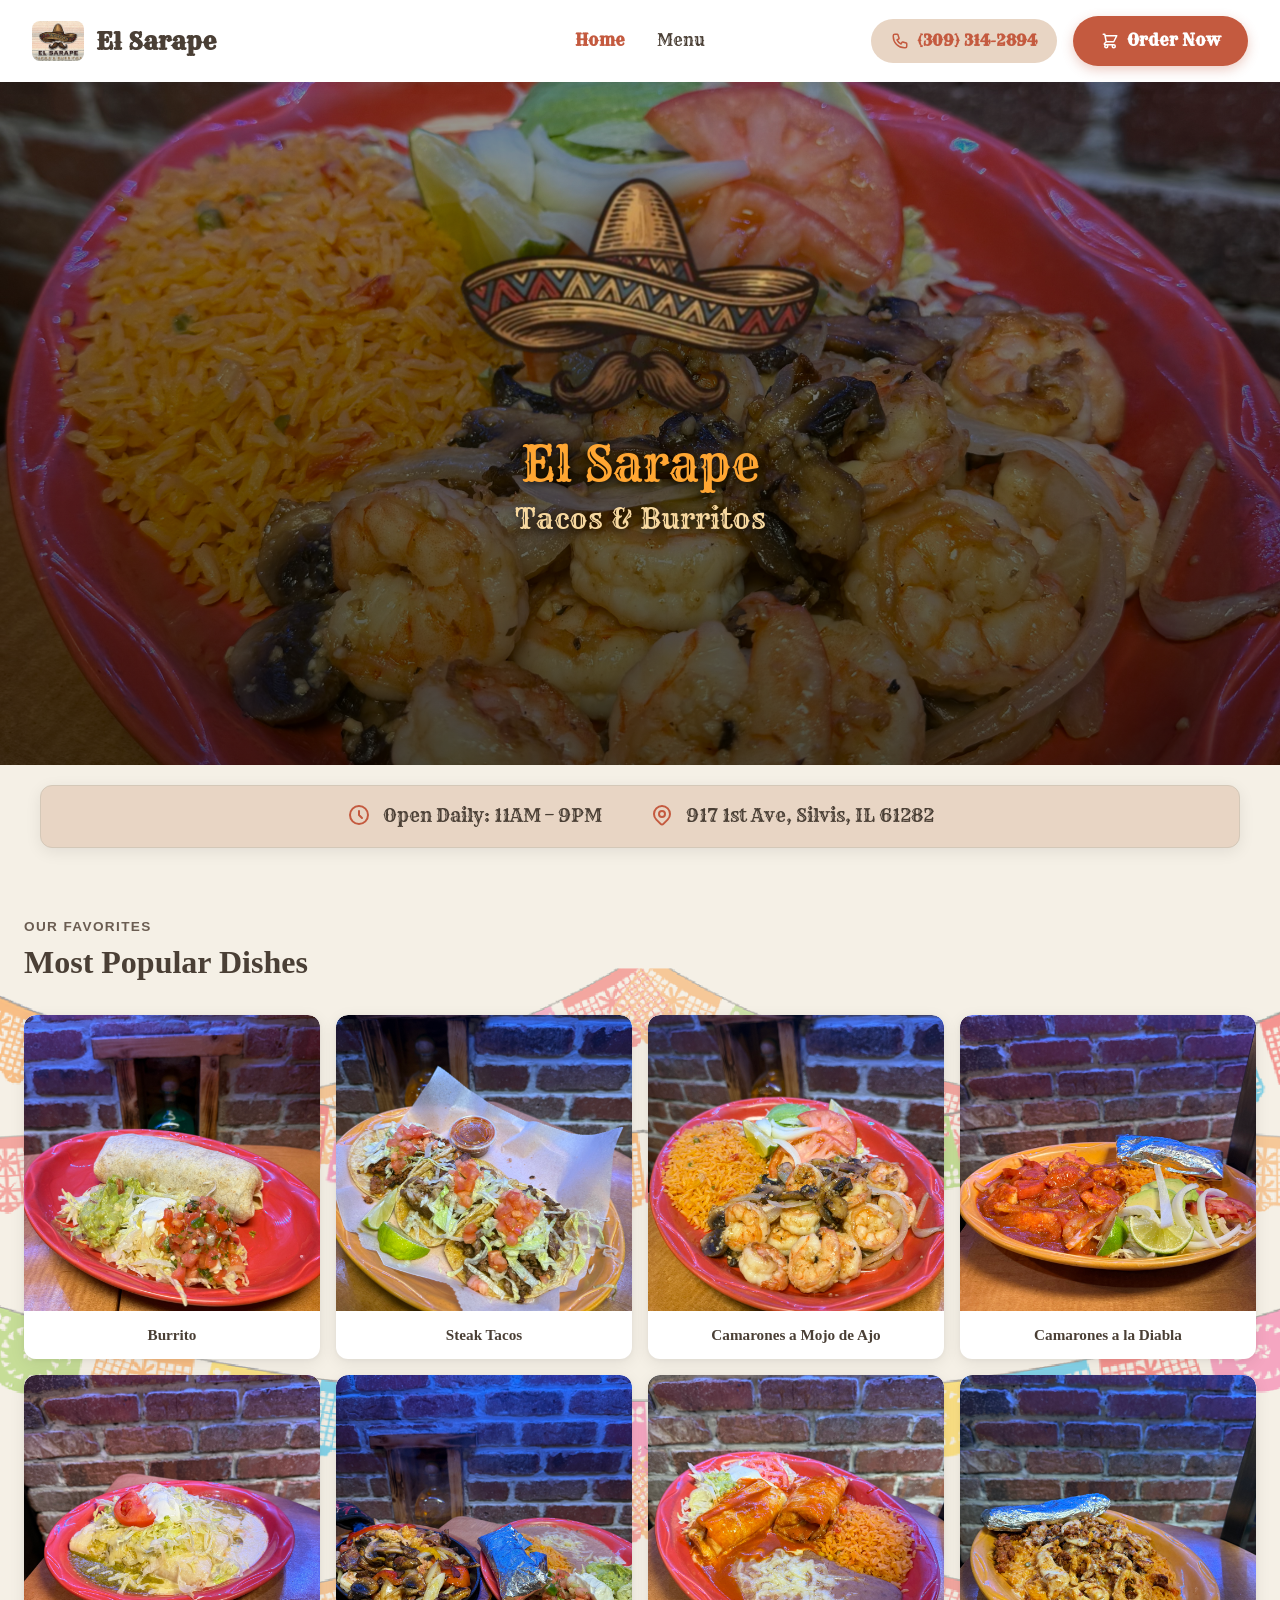
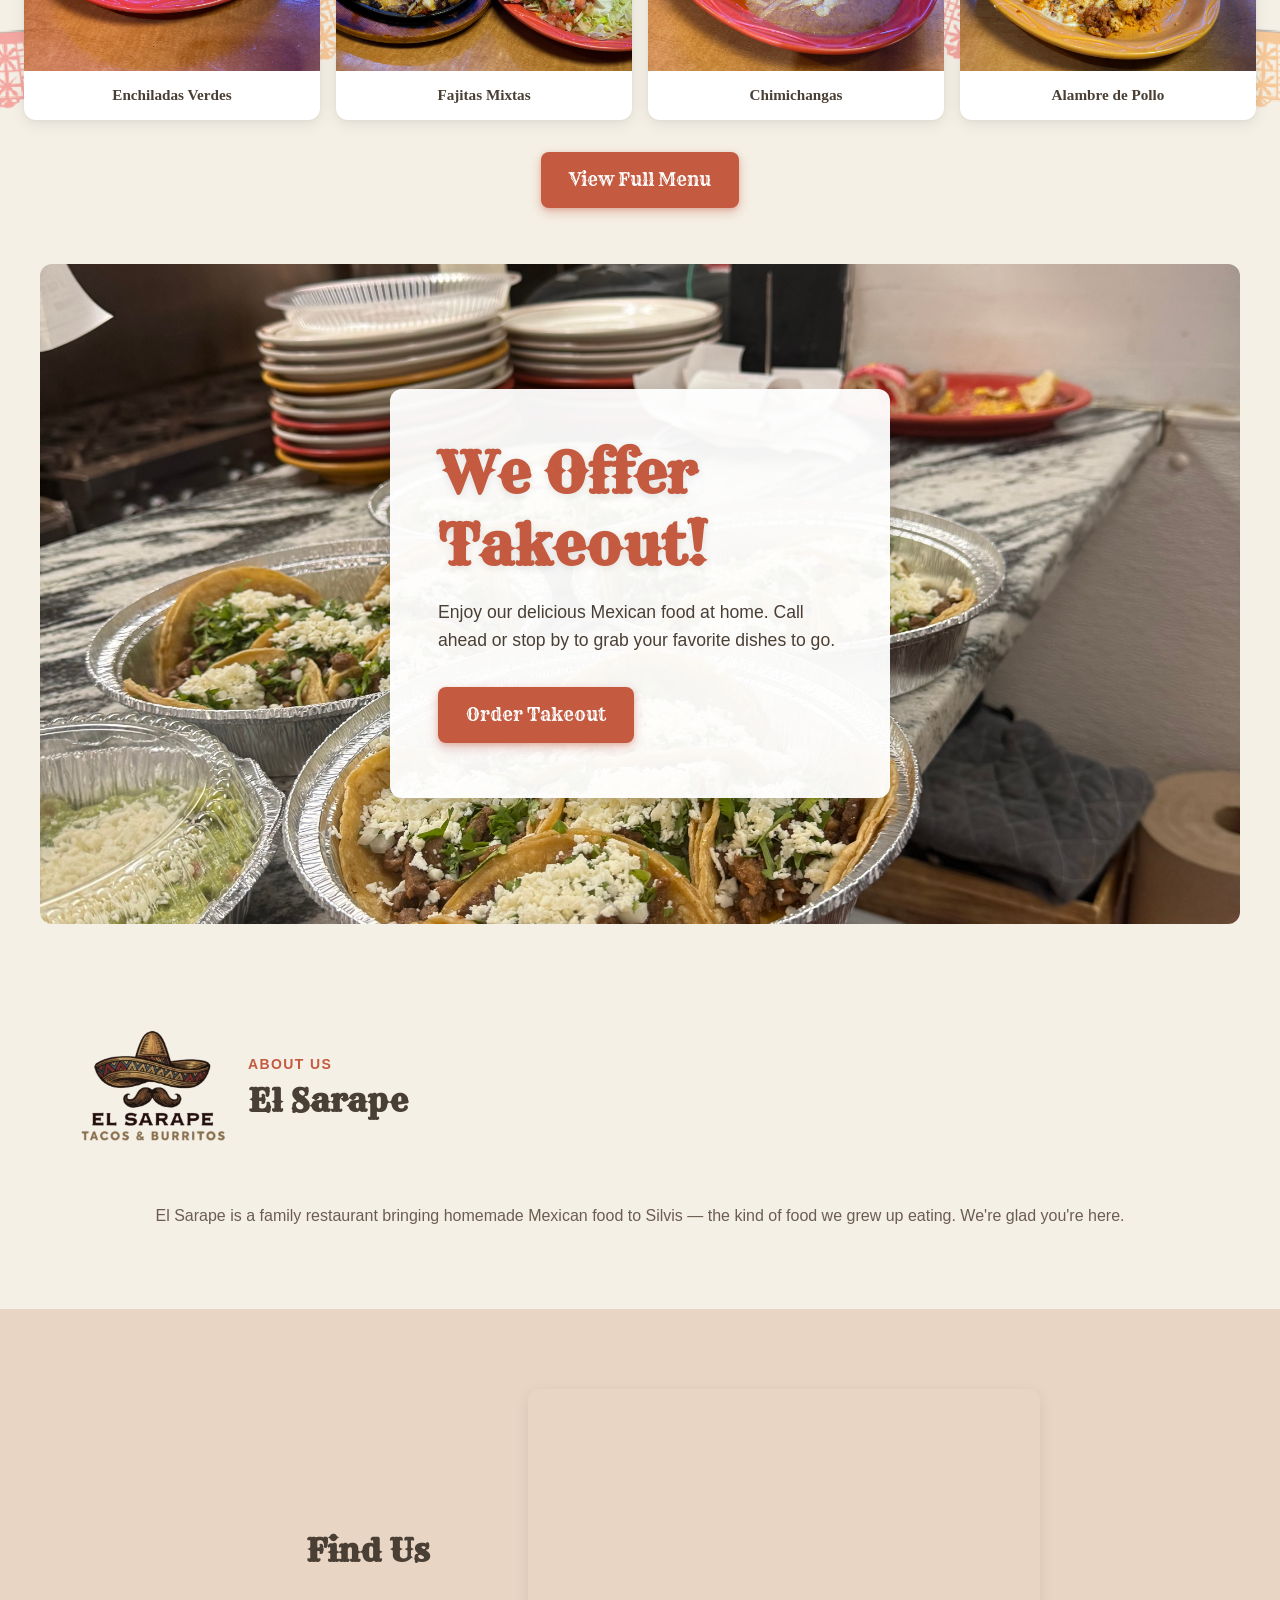
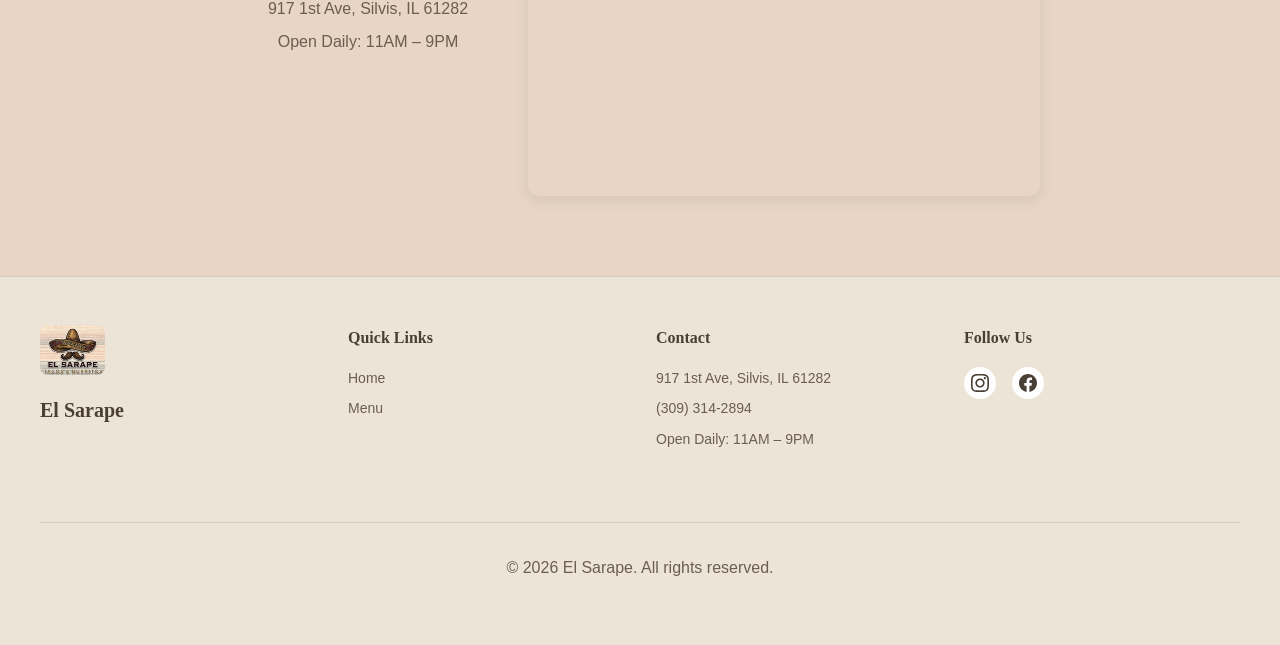
==== commit 5501cc8e: "takeout section and about us adjusted" ====
--- a/index.html
+++ b/index.html
@@ -158,27 +158,31 @@
 
   <!-- Takeout Section -->
   <section class="takeout-section">
+    <div class="takeout-background">
+      <img src="Photos/togo.jpeg" alt="Takeout trays" class="takeout-bg-img">
+    </div>
     <div class="takeout-content">
       <div class="takeout-text">
         <h2 class="takeout-title">We Offer Takeout!</h2>
         <p class="takeout-description">Enjoy our delicious Mexican food at home. Call ahead or stop by to grab your favorite dishes to go.</p>
         <a href="tel:3093142894" class="btn btn-primary takeout-cta">Order Takeout</a>
       </div>
-      <div class="takeout-image">
-        <img src="Photos/takeout-placeholder.jpg" alt="Takeout trays" class="takeout-img">
-      </div>
     </div>
   </section>
 
   <!-- About Us Section -->
   <section class="about-section">
     <div class="about-content">
-      <div class="about-logo">
-        <img src="Photos/logonobg.png" alt="El Sarape" class="about-logo-img">
-      </div>
-      <div class="about-text">
-        <p class="about-label">About Us</p>
-        <h2>El Sarape</h2>
+      <div class="about-header">
+        <div class="about-logo">
+          <img src="Photos/logonobg.png" alt="El Sarape" class="about-logo-img">
+        </div>
+        <div class="about-text-header">
+          <p class="about-label">About Us</p>
+          <h2>El Sarape</h2>
+        </div>
+      </div>
+      <div class="about-text-body">
         <p>El Sarape is a family restaurant bringing homemade Mexican food to Silvis — the kind of food we grew up eating. We're glad you're here.</p>
       </div>
     </div>
--- a/styles.css
+++ b/styles.css
@@ -584,38 +584,78 @@
 .about-content {
   display: flex;
   flex-direction: column;
+  gap: 1.5rem;
+}
+
+.about-header {
+  display: flex;
   align-items: center;
-  gap: 2rem;
+  gap: 1rem;
+}
+
+.about-logo {
+  flex-shrink: 0;
 }
 
 .about-logo-img {
-  width: 150px;
-  height: auto;
+  width: 80px;
+  height: 80px;
+  border-radius: var(--radius-logo);
   object-fit: contain;
-  box-shadow: 0 4px 16px rgba(0,0,0,0.12);
+}
+
+.about-text-header {
+  flex: 1;
 }
 
 .about-label {
-  font-size: 0.85rem;
-  font-weight: 600;
+  font-size: 0.875rem;
   text-transform: uppercase;
   letter-spacing: 0.1em;
   color: var(--color-accent);
+  font-weight: 600;
   margin-bottom: 0.25rem;
 }
 
-.about-text {
-  text-align: center;
-}
-
-.about-text h2 {
-  margin-bottom: 1rem;
+.about-text-header h2 {
+  margin-bottom: 0;
   font-family: "Rye", serif;
-}
-
-.about-text p:last-child {
+  font-size: 1.5rem;
+}
+
+.about-text-body {
+  text-align: left;
+}
+
+.about-text-body p {
   margin-bottom: 0;
   color: var(--color-text-light);
+  line-height: 1.6;
+}
+
+@media (min-width: 768px) {
+  .about-content {
+    flex-direction: column;
+    gap: 2rem;
+  }
+  .about-header {
+    flex-direction: row;
+    align-items: center;
+    gap: 1rem;
+  }
+  .about-logo-img {
+    width: 160px;
+    height: 160px;
+  }
+  .about-text-header h2 {
+    font-size: 2rem;
+  }
+  .about-section {
+    padding: var(--spacing-section-desktop) 2rem;
+  }
+  .about-text-body {
+    text-align: center;
+  }
 }
 
 /* Takeout Section */
@@ -624,18 +664,44 @@
   max-width: 1200px;
   margin: 0 auto;
   position: relative;
+  min-height: 400px;
+}
+
+.takeout-background {
+  position: absolute;
+  top: 0;
+  left: 0;
+  right: 0;
+  bottom: 0;
+  z-index: -1;
+  border-radius: var(--radius-card);
+  overflow: hidden;
+}
+
+.takeout-bg-img {
+  width: 100%;
+  height: 100%;
+  object-fit: cover;
+  object-position: center;
 }
 
 .takeout-content {
   display: flex;
   flex-direction: column;
-  gap: 2rem;
   align-items: center;
+  justify-content: center;
+  min-height: 400px;
+  position: relative;
+  z-index: 1;
 }
 
 .takeout-text {
   text-align: center;
-  flex: 1;
+  background: rgba(255, 255, 255, 0.95);
+  padding: 2rem;
+  border-radius: var(--radius-card);
+  box-shadow: 0 8px 24px rgba(0, 0, 0, 0.2);
+  max-width: 500px;
 }
 
 .takeout-title {
@@ -658,60 +724,27 @@
   margin-top: 0.5rem;
 }
 
-.takeout-image {
-  flex: 1;
-  width: 100%;
-  max-width: 600px;
-}
-
-.takeout-img {
-  width: 100%;
-  height: auto;
-  border-radius: var(--radius-card);
-  box-shadow: 0 8px 24px rgba(0, 0, 0, 0.15);
-  object-fit: cover;
-  min-height: 300px;
-  background: linear-gradient(135deg, var(--color-accent-soft) 0%, var(--color-bg) 100%);
-}
-
 @media (min-width: 768px) {
-  .about-content {
-    flex-direction: row;
-    align-items: center;
-    gap: 3rem;
-  }
-  .about-text {
-    text-align: left;
-  }
-  .about-logo-img {
-    width: 160px;
-    height: 160px;
-    flex-shrink: 0;
-  }
-  .about-section {
-    padding: var(--spacing-section-desktop) 2rem;
-  }
-
   .takeout-content {
     flex-direction: row;
     gap: 4rem;
     align-items: center;
+    min-height: 500px;
   }
 
   .takeout-text {
     text-align: left;
+    background: rgba(255, 255, 255, 0.95);
+    padding: 3rem;
   }
 
   .takeout-title {
     font-size: 3.5rem;
   }
 
-  .takeout-image {
-    flex: 1;
-  }
-
   .takeout-section {
     padding: var(--spacing-section-desktop) 2rem;
+    min-height: 500px;
   }
 }
 
@@ -1427,7 +1460,7 @@
 }
 
 .footer-brand {
-  text-align: center;
+  text-align: left;
 }
 
 .footer-logo {
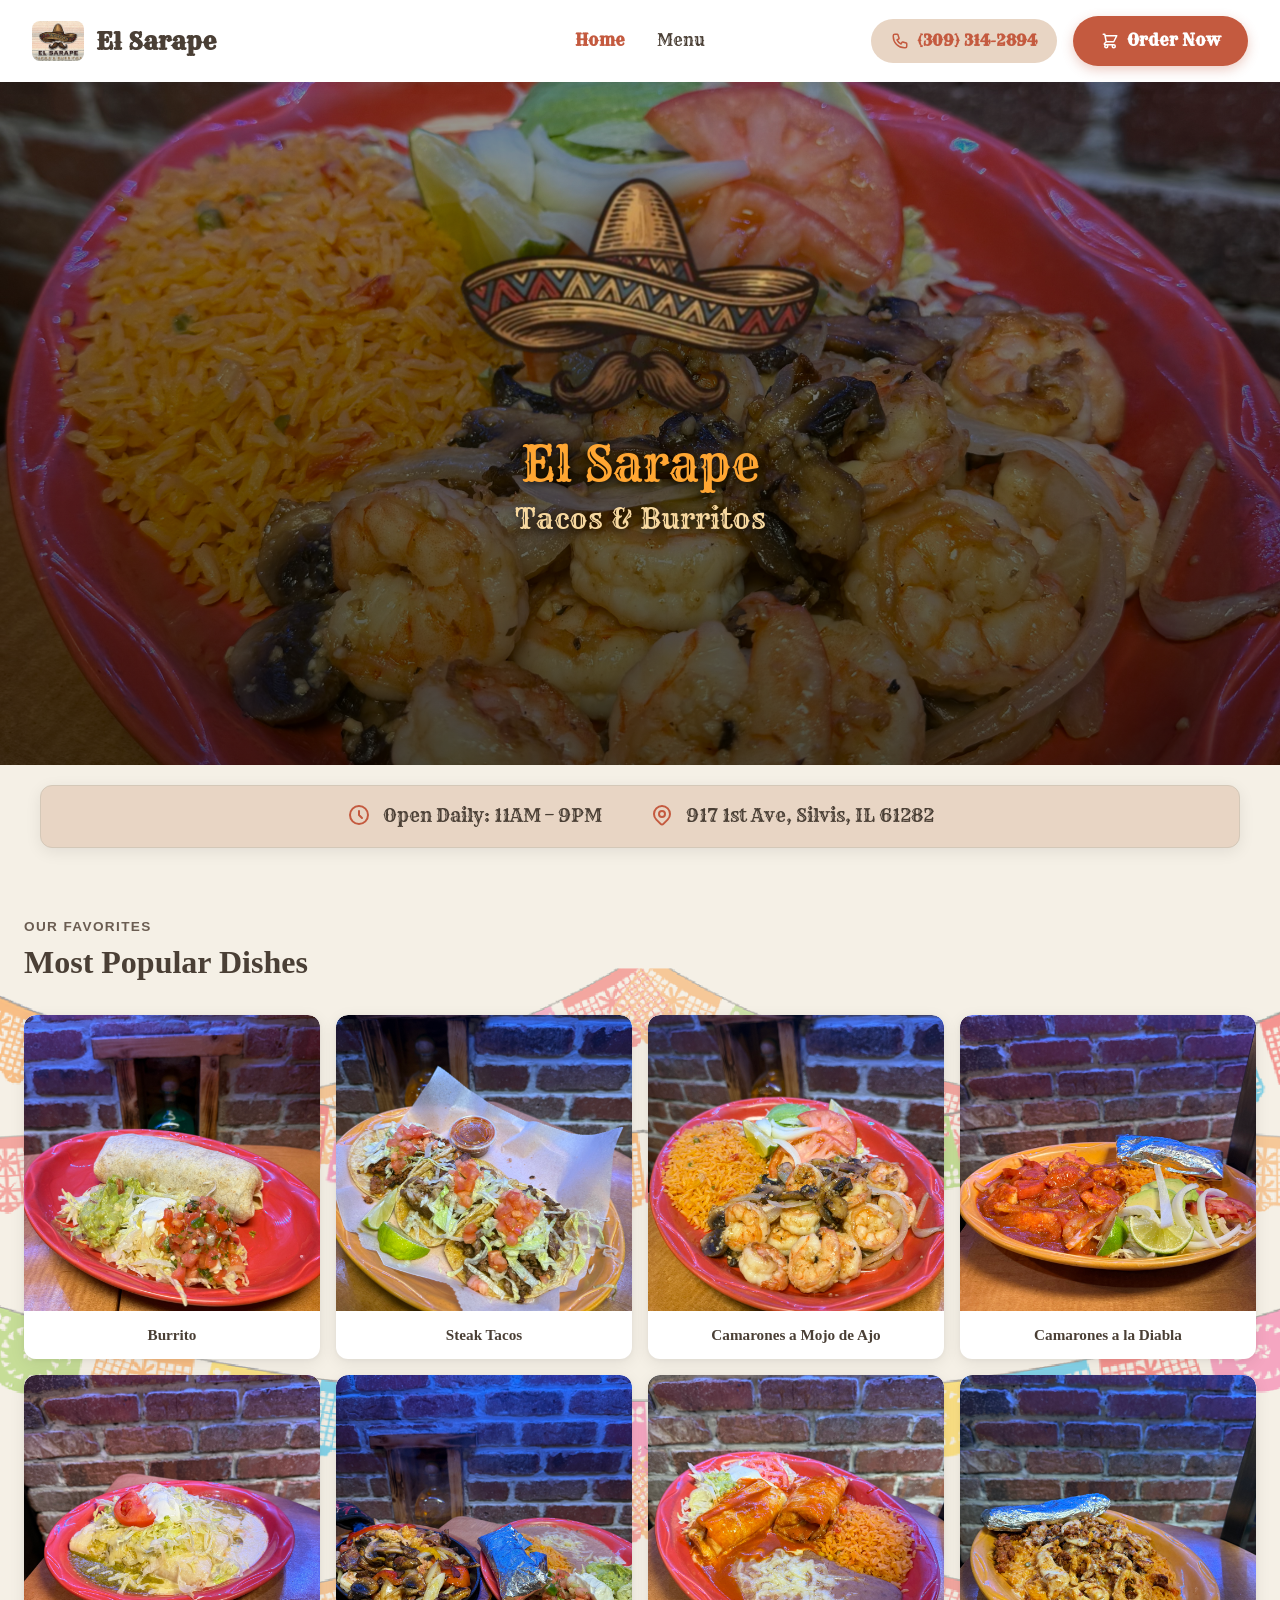
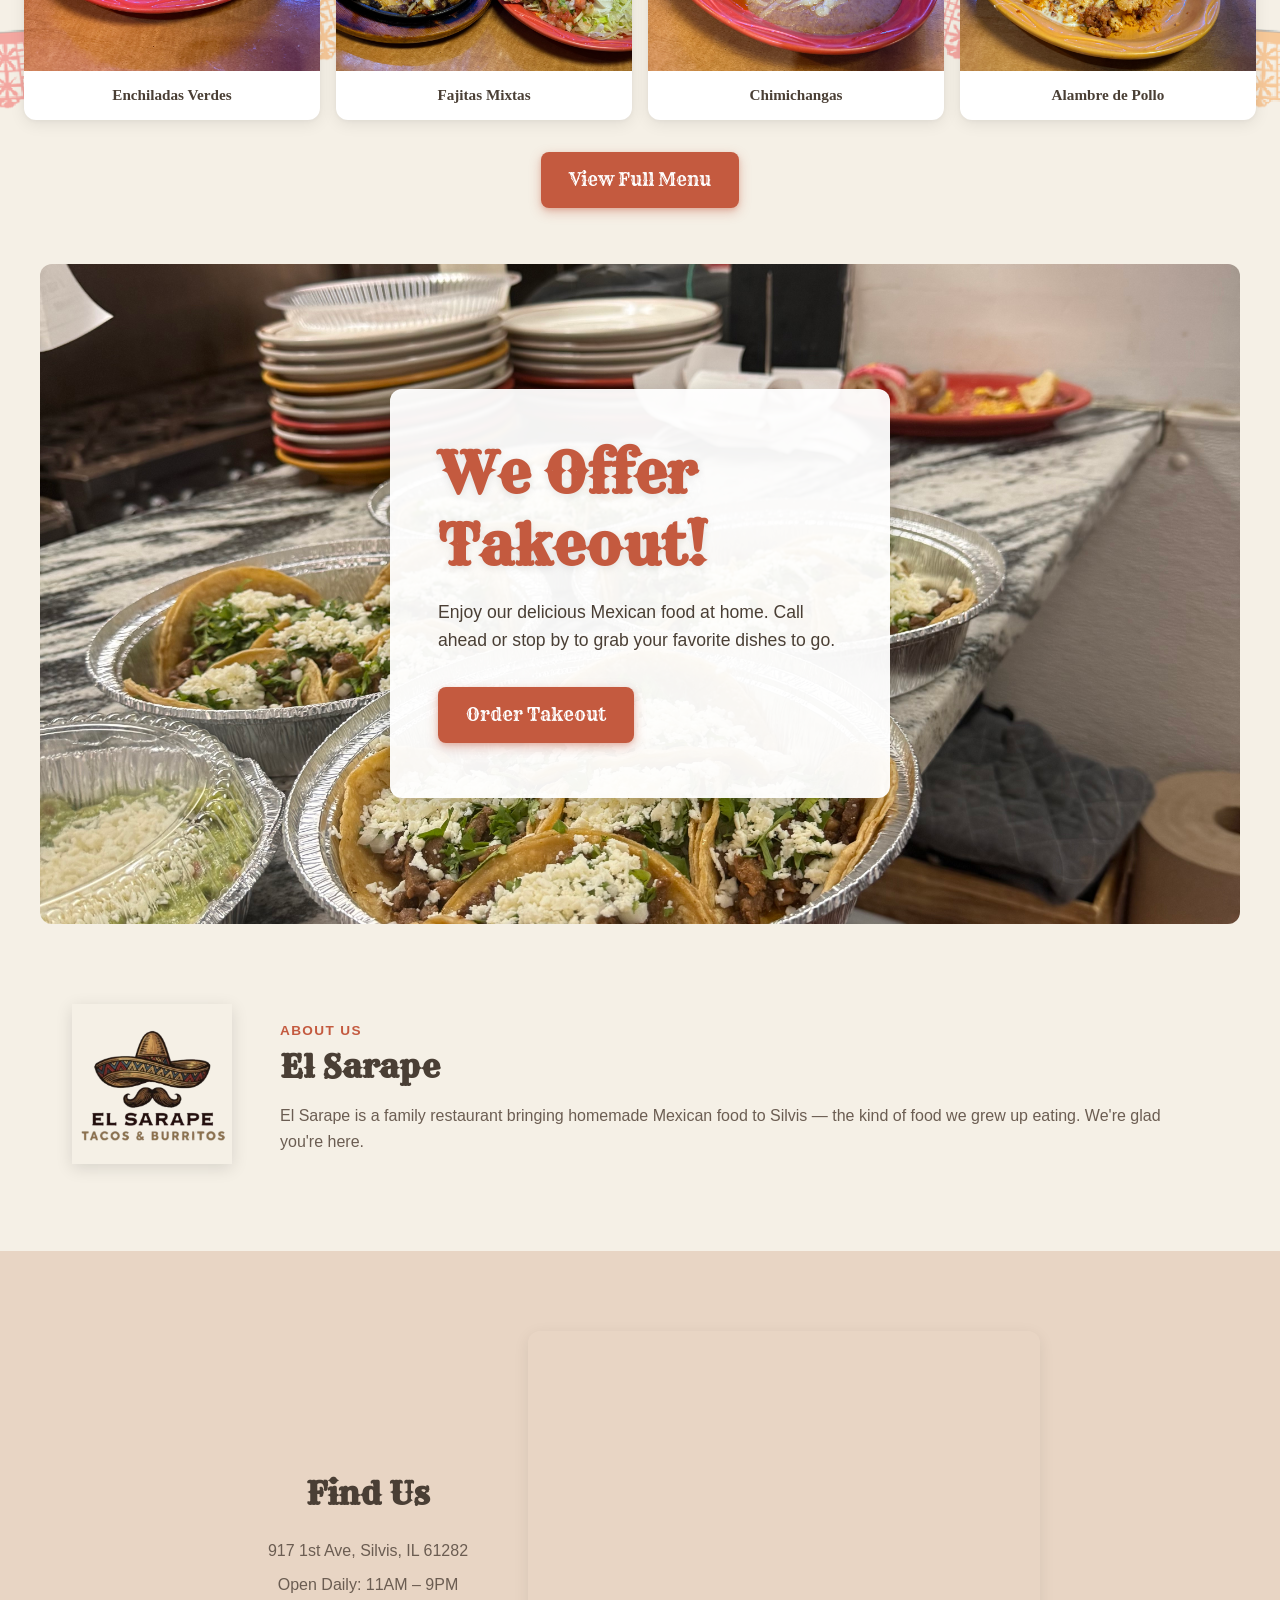
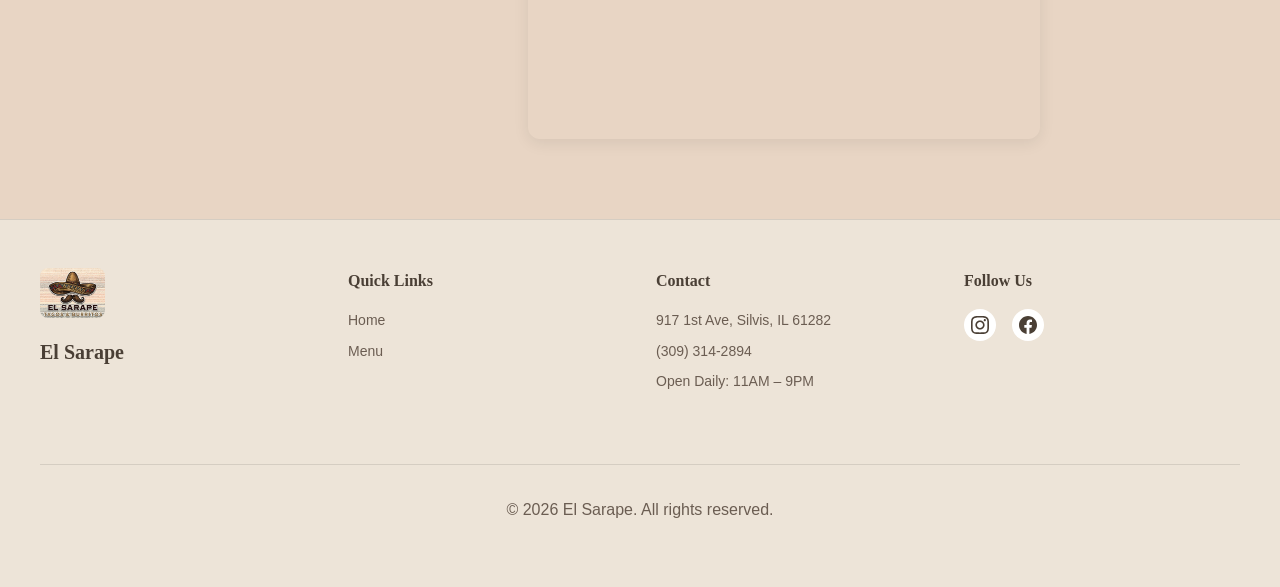
==== commit 047d7358: "fixed about us" ====
--- a/index.html
+++ b/index.html
@@ -173,16 +173,12 @@
   <!-- About Us Section -->
   <section class="about-section">
     <div class="about-content">
-      <div class="about-header">
-        <div class="about-logo">
-          <img src="Photos/logonobg.png" alt="El Sarape" class="about-logo-img">
-        </div>
-        <div class="about-text-header">
-          <p class="about-label">About Us</p>
-          <h2>El Sarape</h2>
-        </div>
-      </div>
-      <div class="about-text-body">
+      <div class="about-logo">
+        <img src="Photos/logonobg.png" alt="El Sarape" class="about-logo-img">
+      </div>
+      <div class="about-text">
+        <p class="about-label">About Us</p>
+        <h2>El Sarape</h2>
         <p>El Sarape is a family restaurant bringing homemade Mexican food to Silvis — the kind of food we grew up eating. We're glad you're here.</p>
       </div>
     </div>
--- a/styles.css
+++ b/styles.css
@@ -584,77 +584,55 @@
 .about-content {
   display: flex;
   flex-direction: column;
-  gap: 1.5rem;
-}
-
-.about-header {
-  display: flex;
   align-items: center;
-  gap: 1rem;
-}
-
-.about-logo {
-  flex-shrink: 0;
+  gap: 2rem;
 }
 
 .about-logo-img {
-  width: 80px;
-  height: 80px;
-  border-radius: var(--radius-logo);
+  width: 150px;
+  height: auto;
   object-fit: contain;
-}
-
-.about-text-header {
-  flex: 1;
+  box-shadow: 0 4px 16px rgba(0,0,0,0.12);
 }
 
 .about-label {
-  font-size: 0.875rem;
+  font-size: 0.85rem;
+  font-weight: 600;
   text-transform: uppercase;
   letter-spacing: 0.1em;
   color: var(--color-accent);
-  font-weight: 600;
   margin-bottom: 0.25rem;
 }
 
-.about-text-header h2 {
-  margin-bottom: 0;
+.about-text {
+  text-align: center;
+}
+
+.about-text h2 {
+  margin-bottom: 1rem;
   font-family: "Rye", serif;
-  font-size: 1.5rem;
-}
-
-.about-text-body {
-  text-align: left;
-}
-
-.about-text-body p {
+}
+
+.about-text p:last-child {
   margin-bottom: 0;
   color: var(--color-text-light);
-  line-height: 1.6;
 }
 
 @media (min-width: 768px) {
   .about-content {
-    flex-direction: column;
-    gap: 2rem;
-  }
-  .about-header {
     flex-direction: row;
     align-items: center;
-    gap: 1rem;
+    gap: 3rem;
+  }
+  .about-text {
+    text-align: left;
   }
   .about-logo-img {
     width: 160px;
     height: 160px;
   }
-  .about-text-header h2 {
-    font-size: 2rem;
-  }
   .about-section {
     padding: var(--spacing-section-desktop) 2rem;
-  }
-  .about-text-body {
-    text-align: center;
   }
 }
 
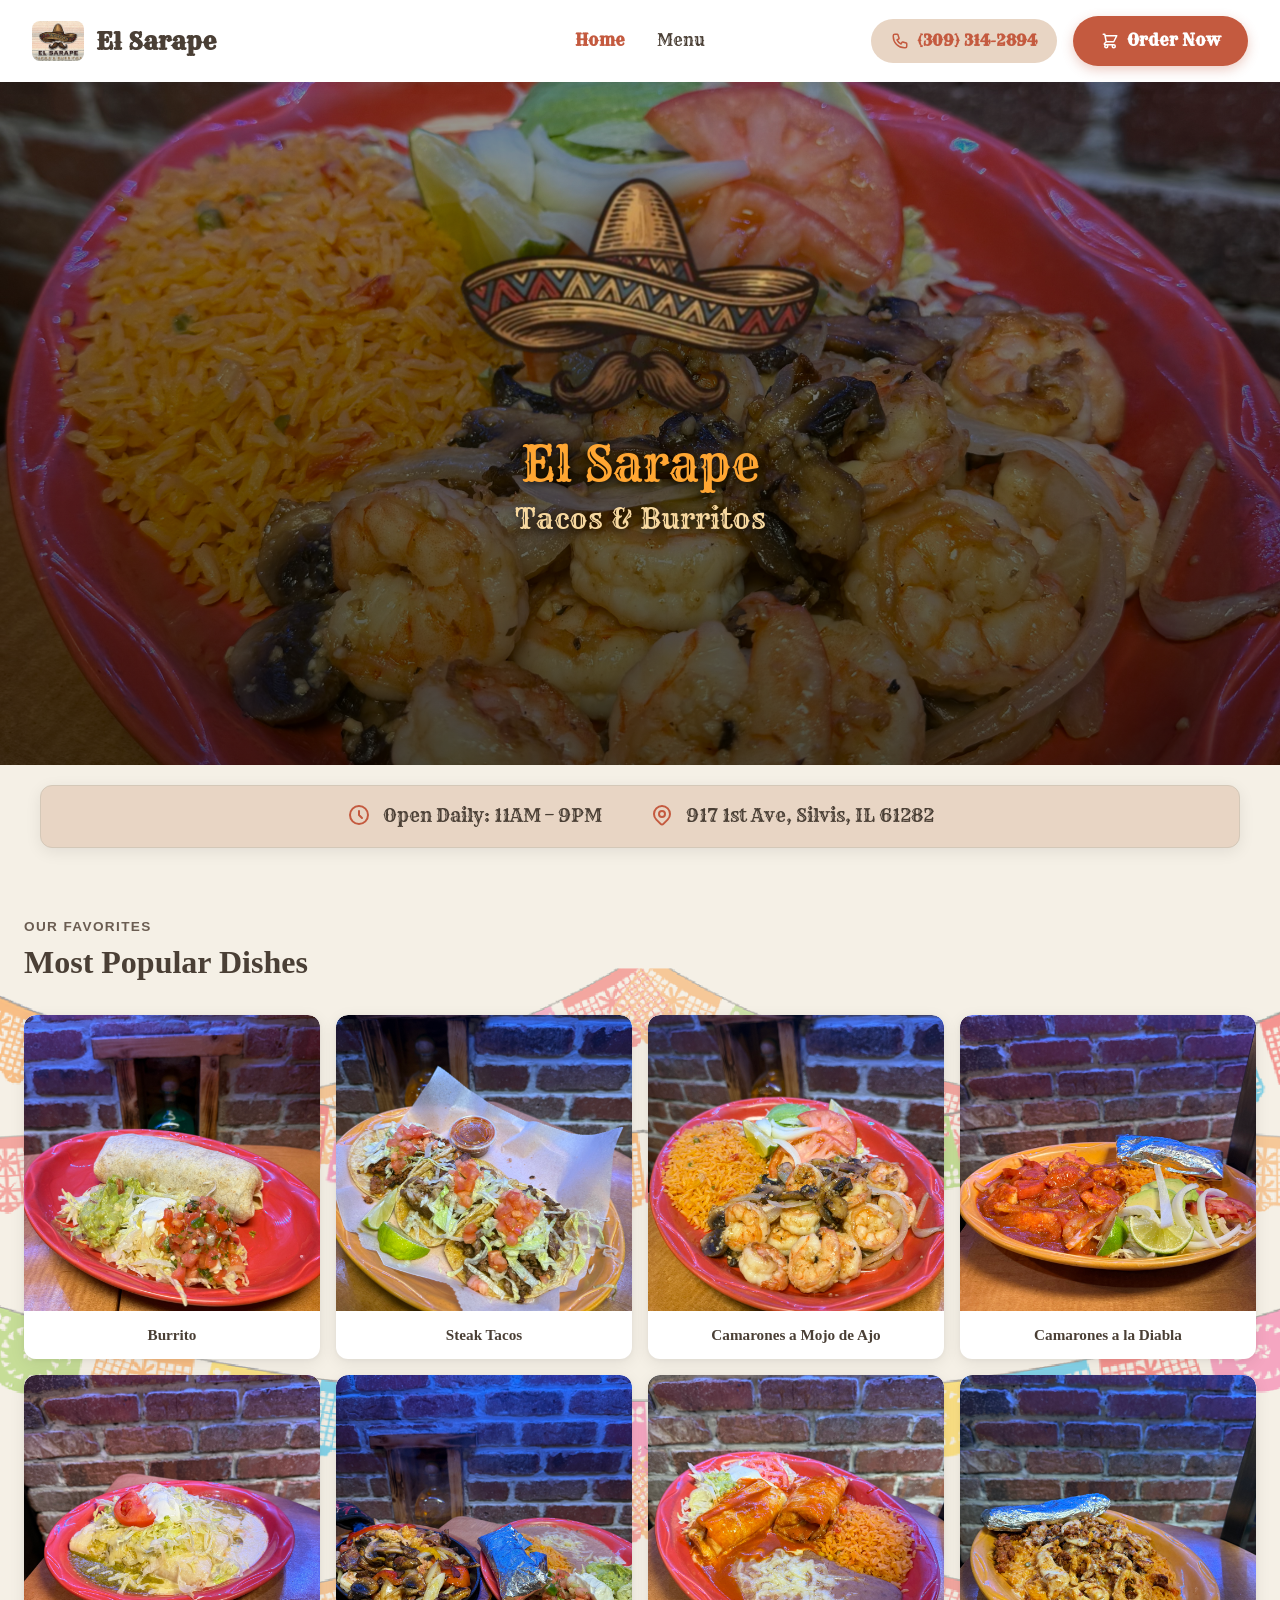
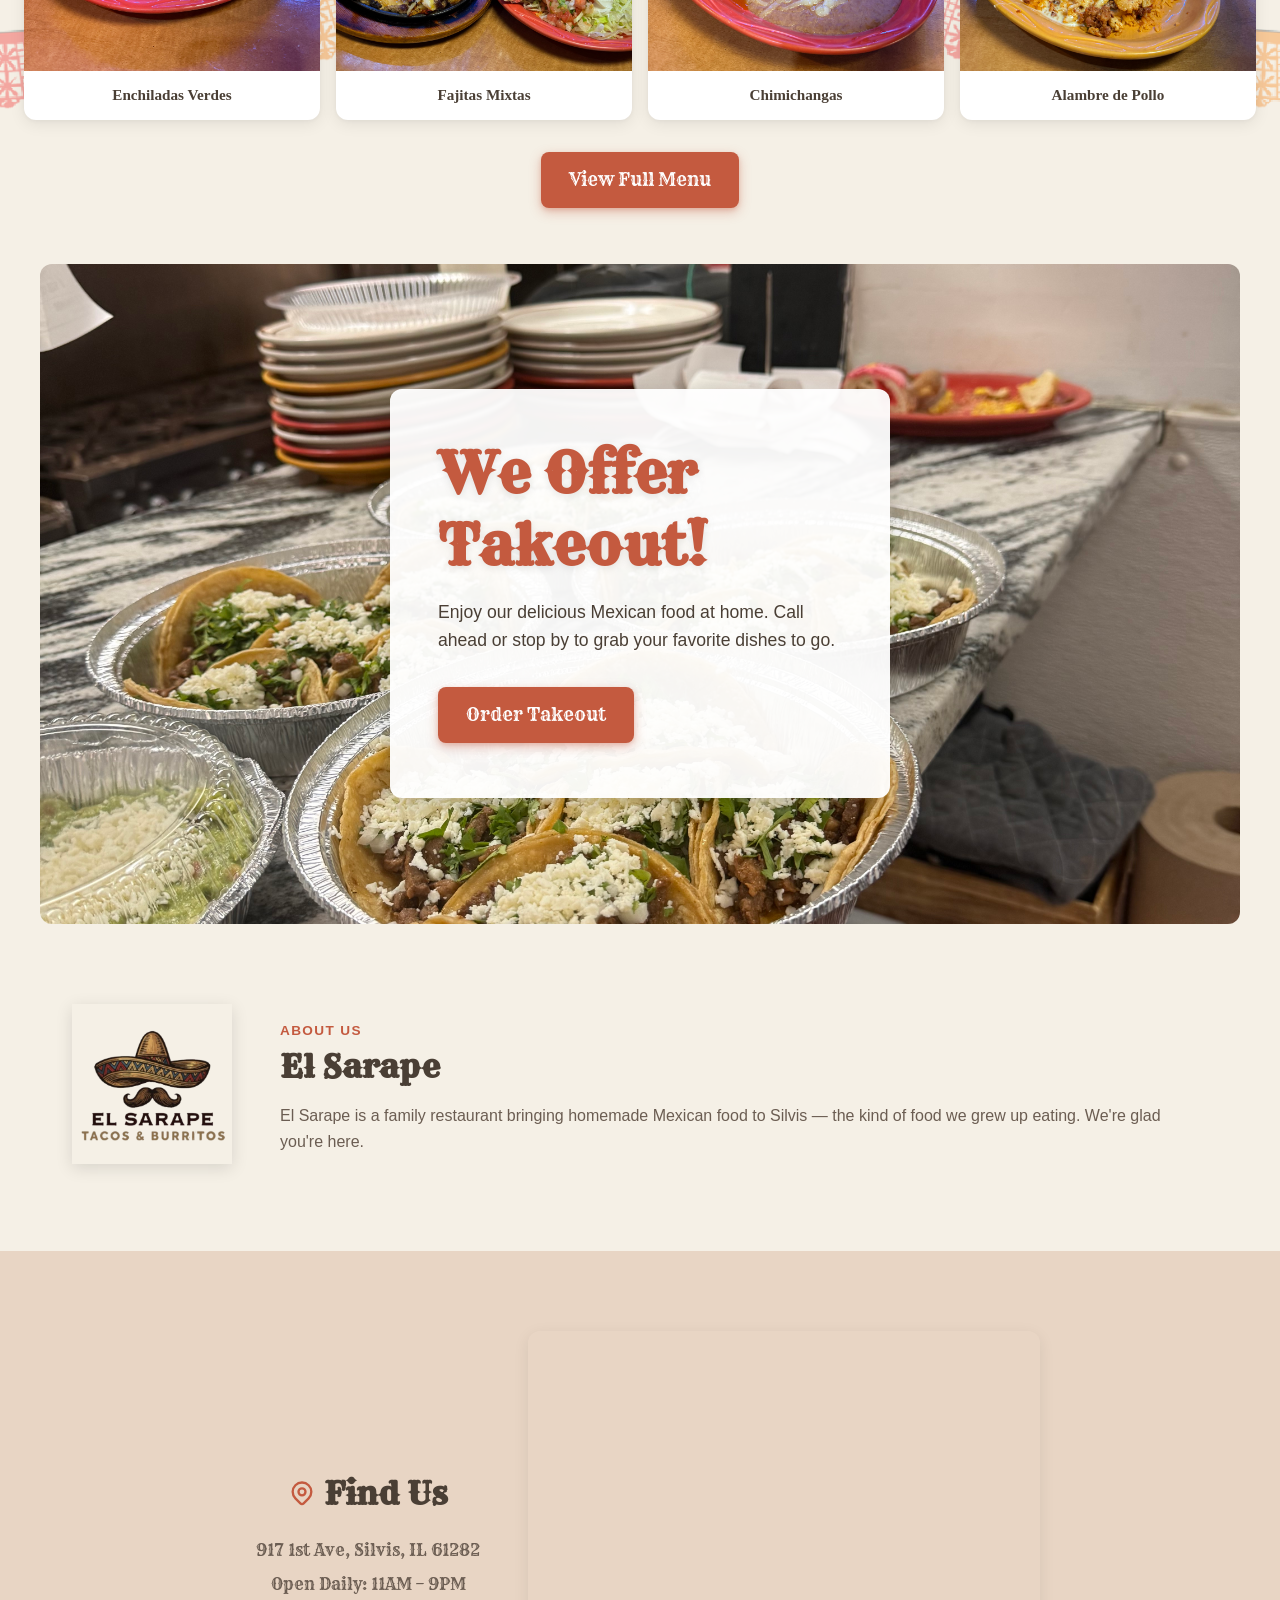
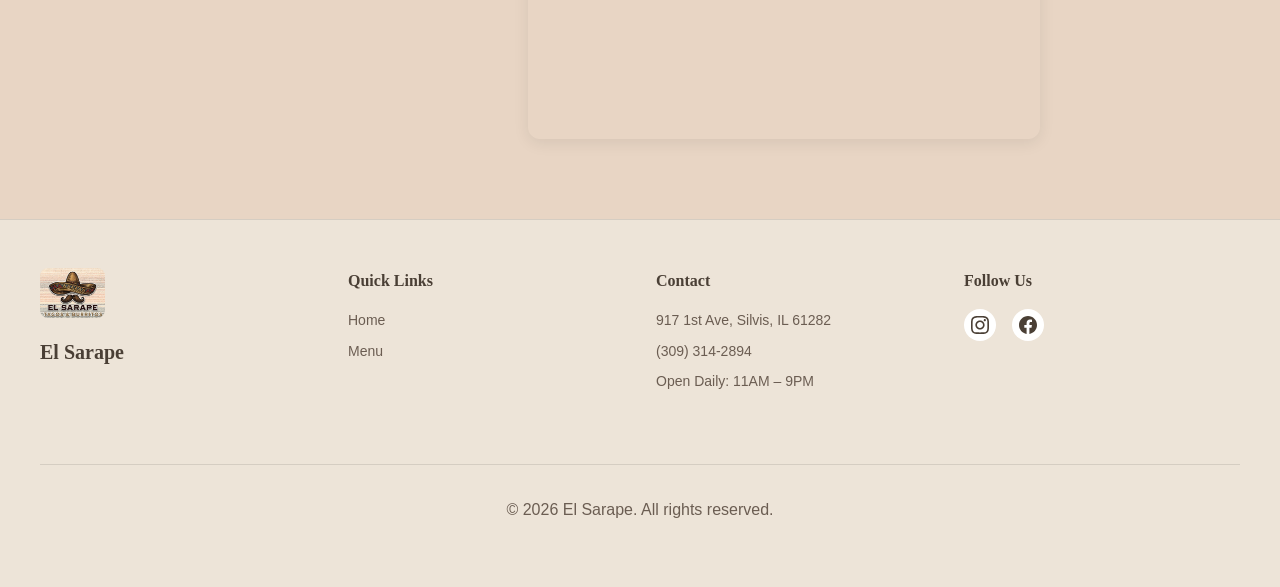
==== commit d4694d33: "find us font changed" ====
--- a/index.html
+++ b/index.html
@@ -188,7 +188,13 @@
   <section class="contact-section">
     <div class="contact-section-content">
       <div class="contact-info-block">
-        <h2>Find Us</h2>
+        <h2>
+          <svg xmlns="http://www.w3.org/2000/svg" fill="none" viewBox="0 0 24 24" stroke="currentColor" stroke-width="2" class="contact-icon">
+            <path stroke-linecap="round" stroke-linejoin="round" d="M17.657 16.657L13.414 20.9a1.998 1.998 0 01-2.827 0l-4.244-4.243a8 8 0 1111.314 0z" />
+            <path stroke-linecap="round" stroke-linejoin="round" d="M15 11a3 3 0 11-6 0 3 3 0 016 0z" />
+          </svg>
+          Find Us
+        </h2>
         <ul class="contact-info-list">
           <li><a href="https://maps.google.com/?q=917+1st+Ave+Silvis+IL+61282" target="_blank">917 1st Ave, Silvis, IL 61282</a></li>
           <li>Open Daily: 11AM – 9PM</li>
--- a/styles.css
+++ b/styles.css
@@ -760,6 +760,16 @@
 .contact-info-block h2 {
   margin-bottom: 1rem;
   font-family: "Rye", serif;
+  display: flex;
+  align-items: center;
+  gap: 0.5rem;
+  justify-content: center;
+}
+
+.contact-icon {
+  width: 28px;
+  height: 28px;
+  color: var(--color-accent);
 }
 
 .contact-info-list {
@@ -771,6 +781,8 @@
   gap: 0.5rem;
   color: var(--color-text-light);
   font-size: 1rem;
+  font-family: "Rye", serif;
+  text-align: center;
 }
 
 .contact-info-list a {
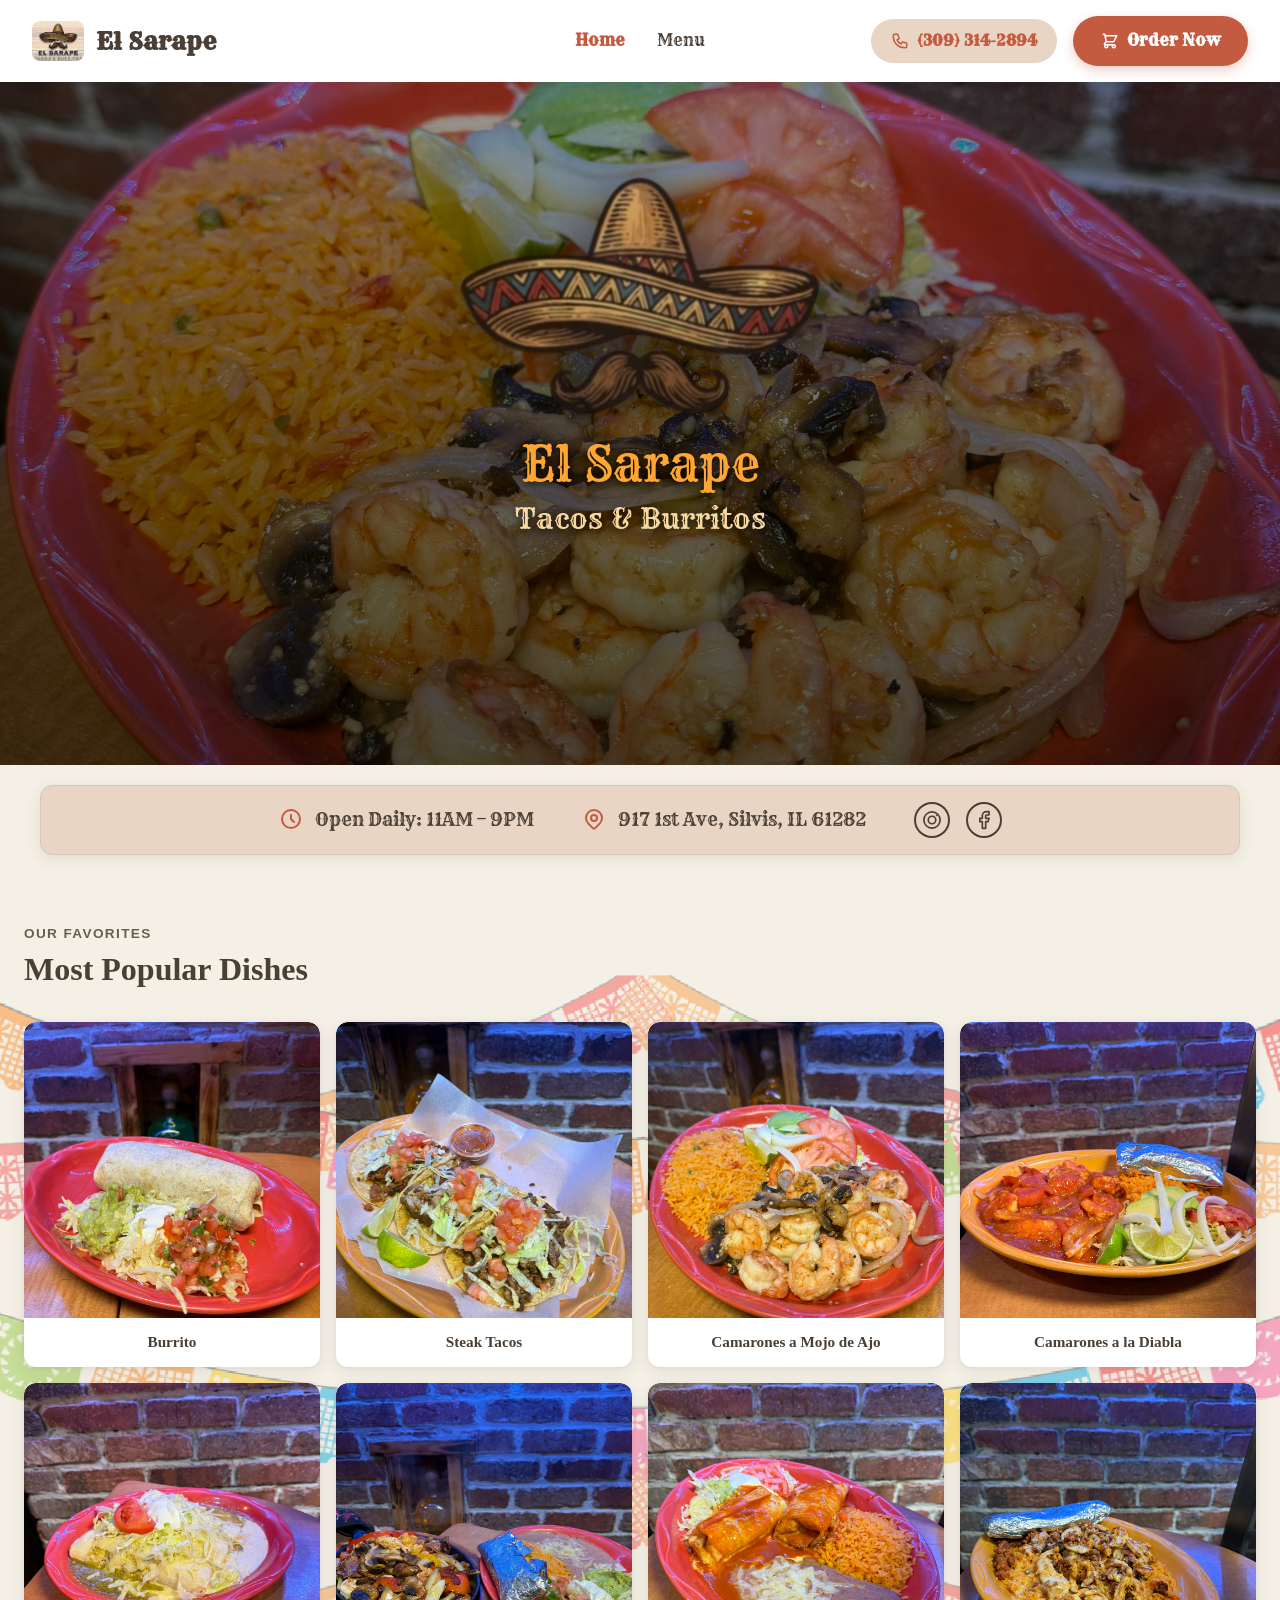
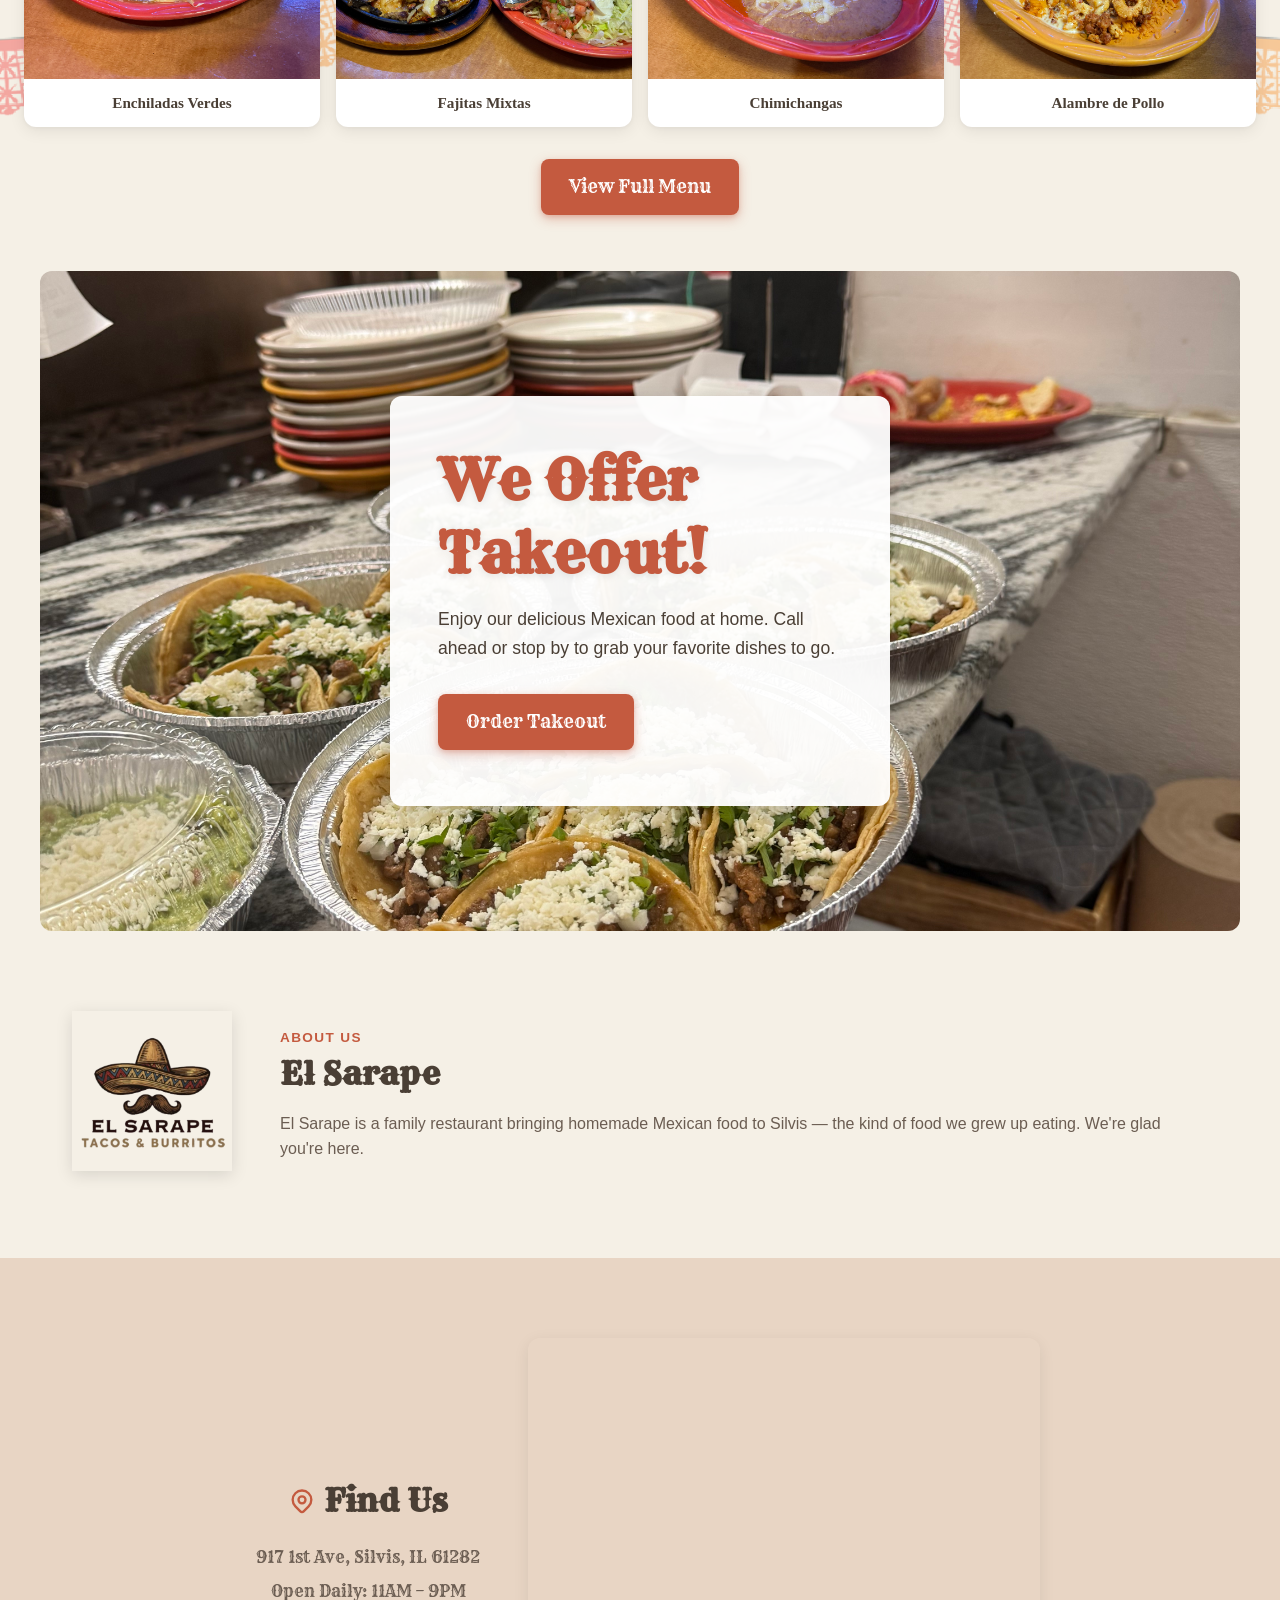
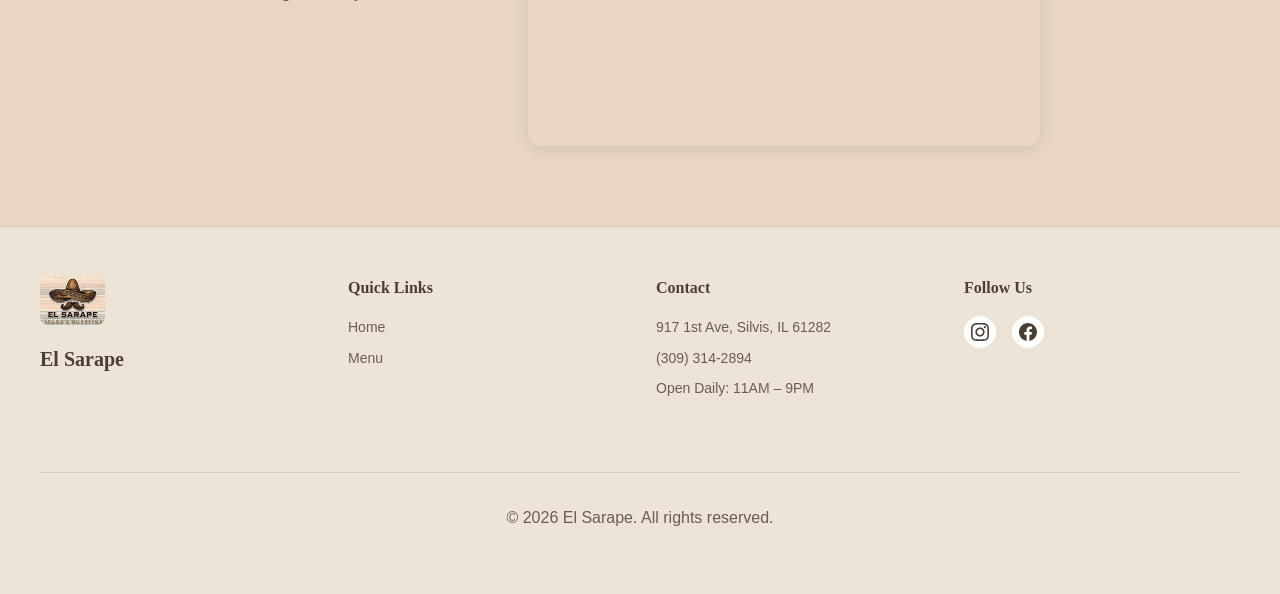
==== commit 4b19c37f: "added social icons on desktop. updated all instagram links." ====
--- a/index.html
+++ b/index.html
@@ -8,6 +8,7 @@
   <link rel="preconnect" href="https://fonts.gstatic.com" crossorigin>
   <link href="https://fonts.googleapis.com/css2?family=Rye&display=swap" rel="stylesheet">
   <link rel="stylesheet" href="styles.css">
+  <link rel="icon" type="image/png" href="Photos/logonobg.png">
 </head>
 <body>
   <!-- Header -->
@@ -53,7 +54,7 @@
       <a href="Photos/elsarapemenu.pdf" target="_blank">Menu</a>
       <a href="tel:3093142894">Order Now</a>
       <div class="mobile-nav-socials">
-        <a href="#" aria-label="Instagram">
+        <a href="https://www.instagram.com/elsarapesilvis/" target="_blank" aria-label="Instagram">
           <svg xmlns="http://www.w3.org/2000/svg" fill="currentColor" viewBox="0 0 24 24" width="24" height="24">
             <path d="M12 2.163c3.204 0 3.584.012 4.85.07 3.252.148 4.771 1.691 4.919 4.919.058 1.265.069 1.645.069 4.849 0 3.205-.012 3.584-.069 4.849-.149 3.225-1.664 4.771-4.919 4.919-1.266.058-1.644.07-4.85.07-3.204 0-3.584-.012-4.849-.07-3.26-.149-4.771-1.699-4.919-4.92-.058-1.265-.07-1.644-.07-4.849 0-3.204.013-3.583.07-4.849.149-3.227 1.664-4.771 4.919-4.919 1.266-.057 1.645-.069 4.849-.069zm0-2.163c-3.259 0-3.667.014-4.947.072-4.358.2-6.78 2.618-6.98 6.98-.059 1.281-.073 1.689-.073 4.948 0 3.259.014 3.668.072 4.948.2 4.358 2.618 6.78 6.98 6.98 1.281.058 1.689.072 4.948.072 3.259 0 3.668-.014 4.948-.072 4.354-.2 6.782-2.618 6.979-6.98.059-1.28.073-1.689.073-4.948 0-3.259-.014-3.667-.072-4.947-.196-4.354-2.617-6.78-6.979-6.98-1.281-.059-1.69-.073-4.949-.073zm0 5.838c-3.403 0-6.162 2.759-6.162 6.162s2.759 6.163 6.162 6.163 6.162-2.759 6.162-6.163c0-3.403-2.759-6.162-6.162-6.162zm0 10.162c-2.209 0-4-1.79-4-4 0-2.209 1.791-4 4-4s4 1.791 4 4c0 2.21-1.791 4-4 4zm6.406-11.845c-.796 0-1.441.645-1.441 1.44s.645 1.44 1.441 1.44c.795 0 1.439-.645 1.439-1.44s-.644-1.44-1.439-1.44z"/>
           </svg>
@@ -105,6 +106,20 @@
           <path stroke-linecap="round" stroke-linejoin="round" d="M15 11a3 3 0 11-6 0 3 3 0 016 0z" />
         </svg>
         <a href="https://maps.google.com/?q=917+1st+Ave+Silvis+IL+61282" target="_blank">917 1st Ave, Silvis, IL 61282</a>
+      </div>
+      <div class="hero-info-socials">
+        <a href="https://www.instagram.com/elsarapesilvis/" target="_blank" class="hero-social-link" aria-label="Instagram">
+          <svg xmlns="http://www.w3.org/2000/svg" fill="none" viewBox="0 0 24 24" stroke="currentColor" stroke-width="2" class="hero-social-icon">
+            <path stroke-linecap="round" stroke-linejoin="round" d="M12 2.25c-5.385 0-9.75 4.365-9.75 9.75s4.365 9.75 9.75 9.75 9.75-4.365 9.75-9.75S17.385 2.25 12 2.25z" />
+            <path stroke-linecap="round" stroke-linejoin="round" d="M16.5 12a4.5 4.5 0 11-9 0 4.5 4.5 0 019 0z" />
+            <path stroke-linecap="round" stroke-linejoin="round" d="M17.5 6.5h.008v.008H17.5V6.5z" />
+          </svg>
+        </a>
+        <a href="https://www.facebook.com/profile.php?id=61589947754750" target="_blank" class="hero-social-link" aria-label="Facebook">
+          <svg xmlns="http://www.w3.org/2000/svg" fill="none" viewBox="0 0 24 24" stroke="currentColor" stroke-width="2" class="hero-social-icon">
+            <path stroke-linecap="round" stroke-linejoin="round" d="M18 2h-3a5 5 0 00-5 5v3H7v4h3v8h4v-8h3l1-4h-4V7a1 1 0 011-1h3z" />
+          </svg>
+        </a>
       </div>
     </div>
   </section>
--- a/styles.css
+++ b/styles.css
@@ -583,14 +583,14 @@
 
 .about-content {
   display: flex;
-  flex-direction: column;
-  align-items: center;
-  gap: 2rem;
+  flex-direction: row;
+  align-items: center;
+  gap: 1rem;
 }
 
 .about-logo-img {
-  width: 150px;
-  height: auto;
+  width: 80px;
+  height: 80px;
   object-fit: contain;
   box-shadow: 0 4px 16px rgba(0,0,0,0.12);
 }
@@ -605,7 +605,8 @@
 }
 
 .about-text {
-  text-align: center;
+  text-align: left;
+  flex: 1;
 }
 
 .about-text h2 {
@@ -1021,6 +1022,11 @@
   .hero-info-section {
     padding: 1.25rem 1.5rem;
   }
+
+  .hero-info-socials {
+    display: flex !important;
+  }
+
   .hero-info-content {
     flex-direction: row;
     justify-content: center;
@@ -1062,6 +1068,35 @@
 
 .hero-info-item a:hover {
   color: var(--color-accent);
+}
+
+.hero-info-socials {
+  display: none;
+  align-items: center;
+  gap: 1rem;
+}
+
+.hero-social-link {
+  display: flex;
+  align-items: center;
+  justify-content: center;
+  width: 36px;
+  height: 36px;
+  color: var(--color-text);
+  transition: color 0.2s ease, transform 0.2s ease, border-color 0.2s ease;
+  border: 2px solid var(--color-text);
+  border-radius: 50%;
+}
+
+.hero-social-icon {
+  width: 20px;
+  height: 20px;
+}
+
+.hero-social-link:hover {
+  color: var(--color-accent);
+  transform: scale(1.1);
+  border-color: var(--color-accent);
 }
 
 /* Experience/Highlights Strip */
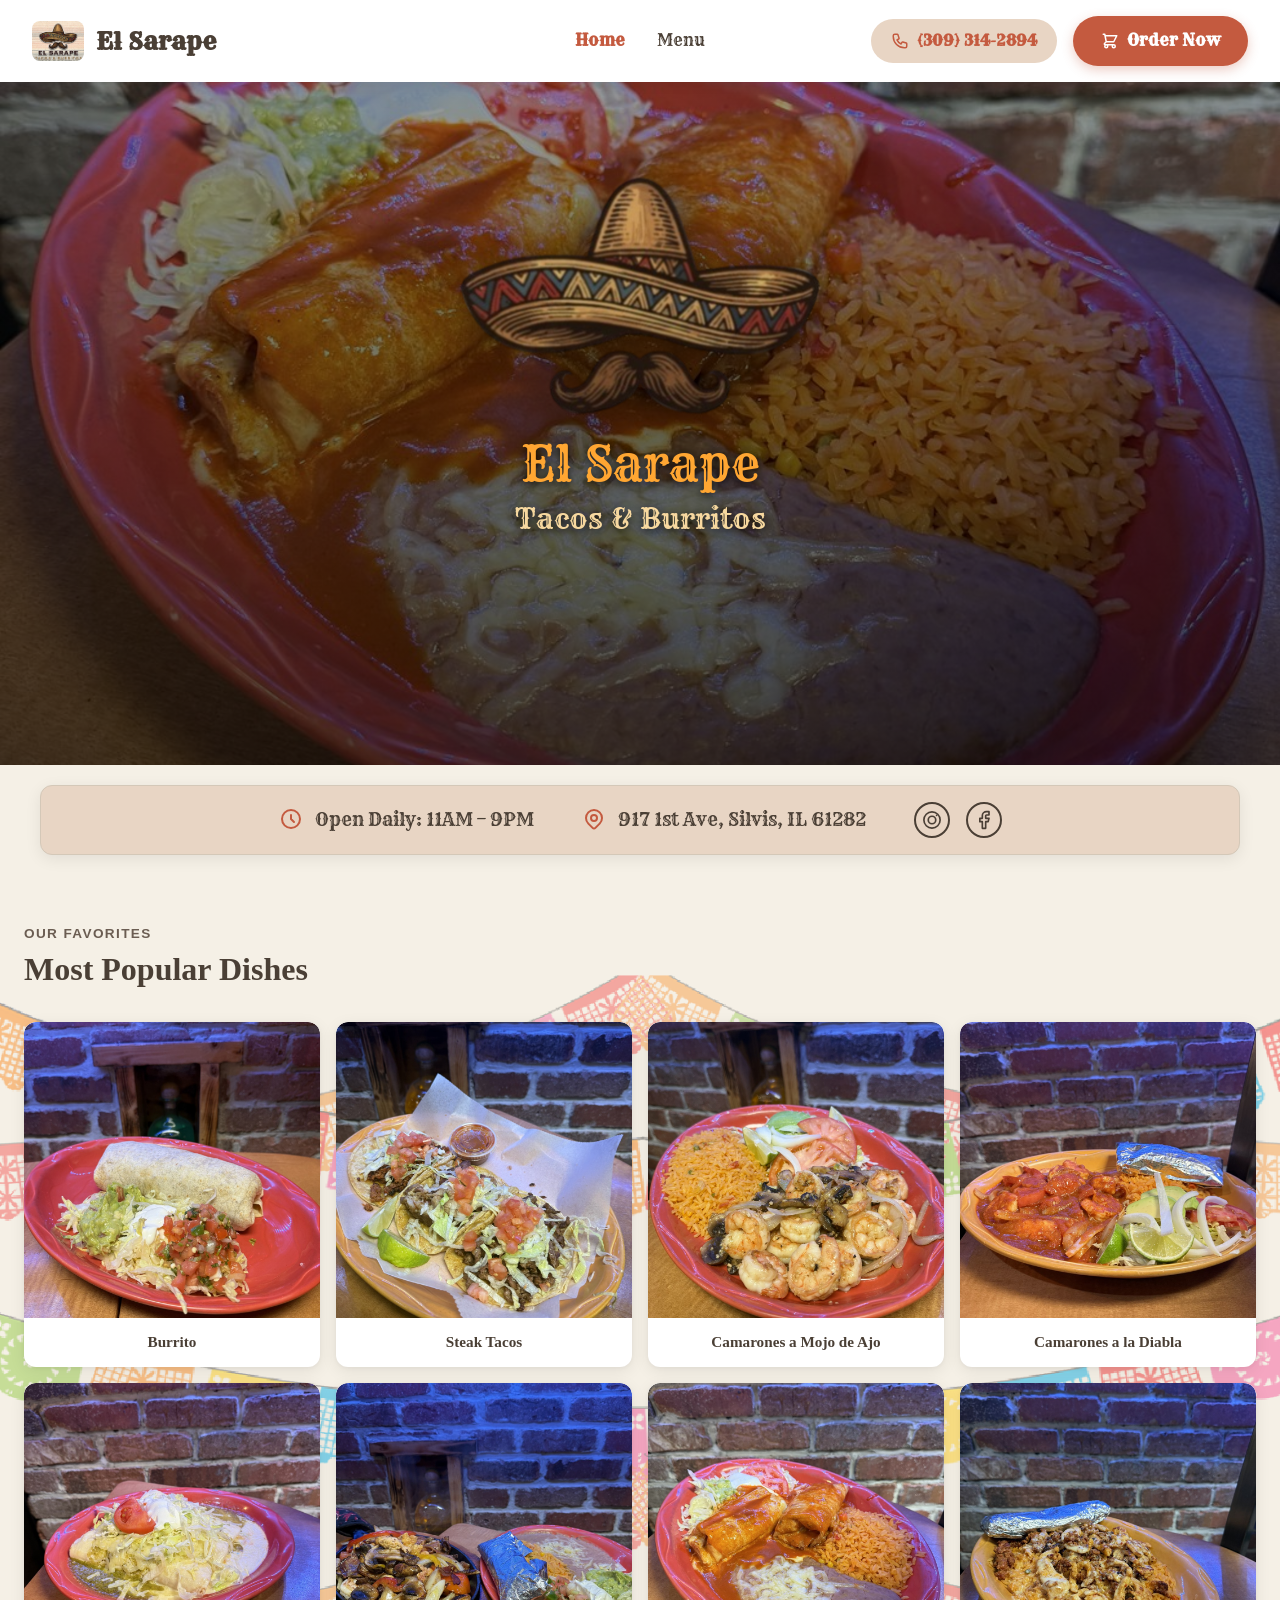
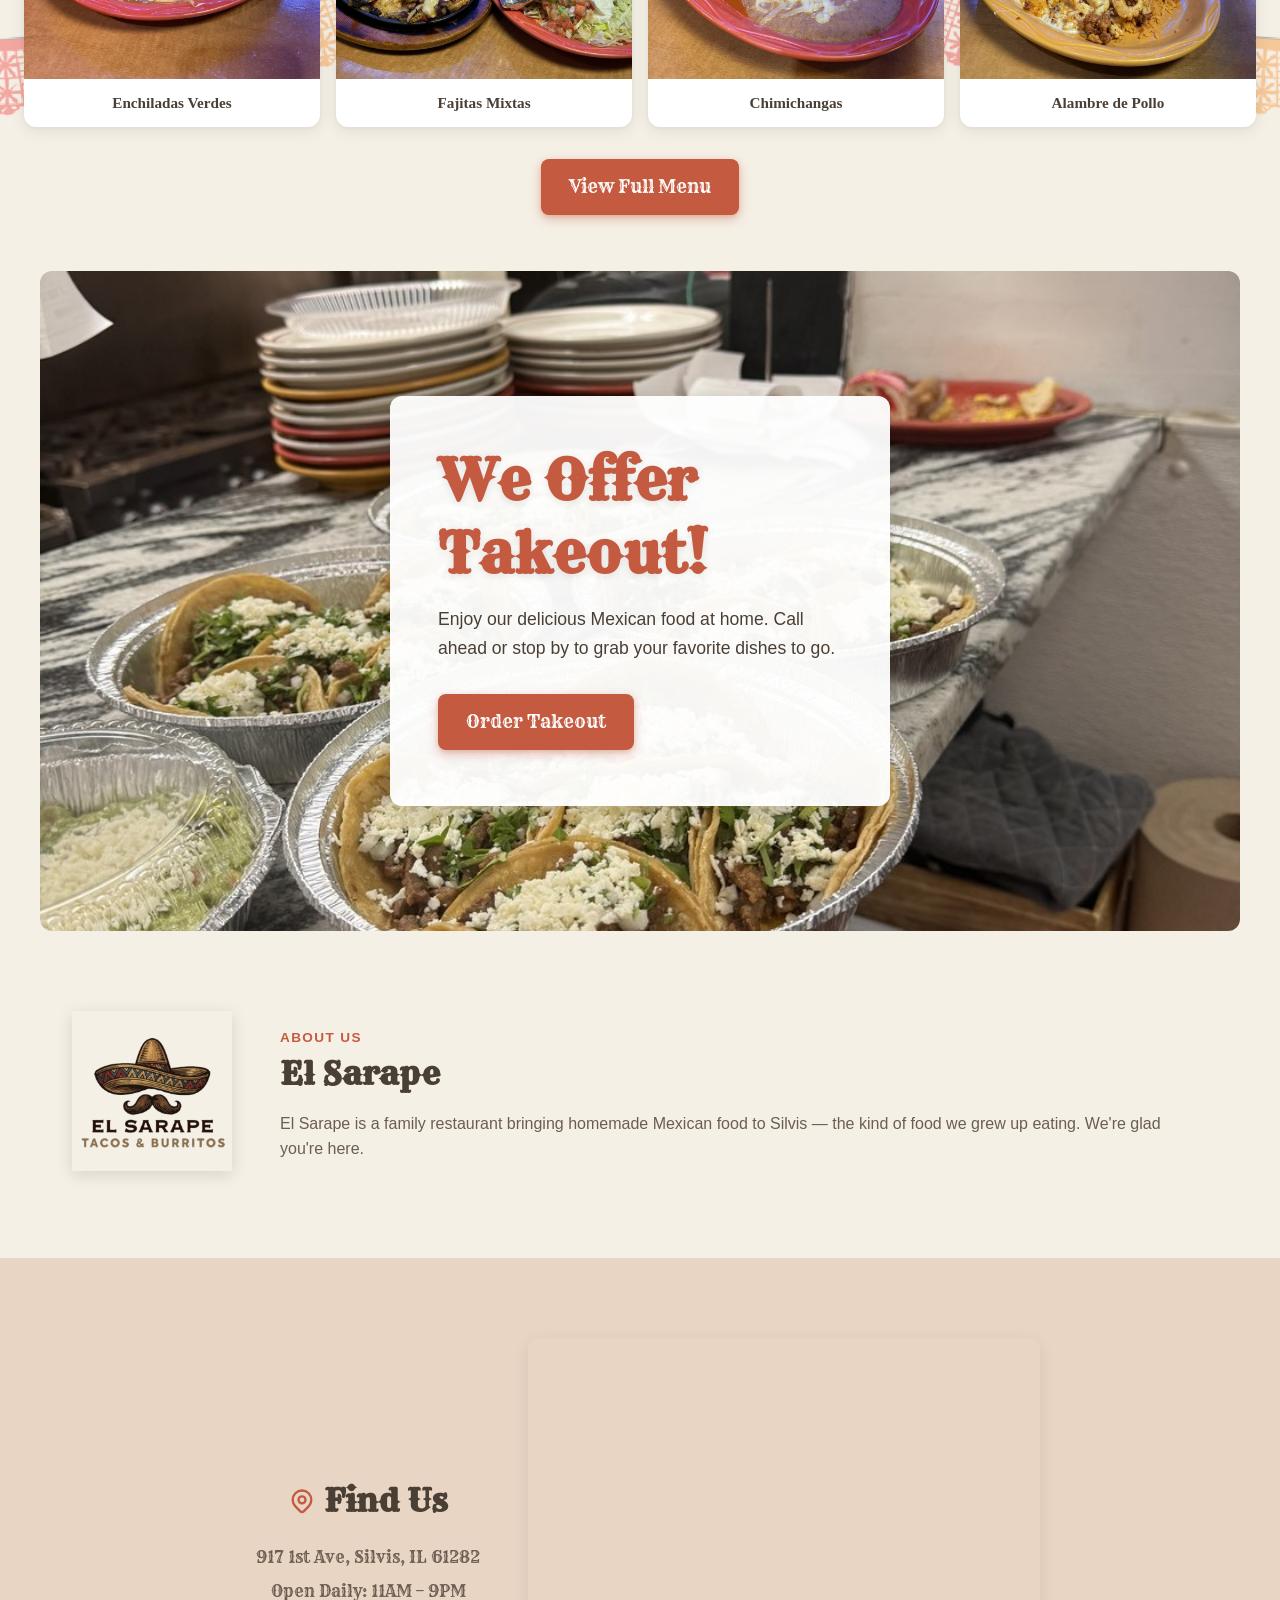
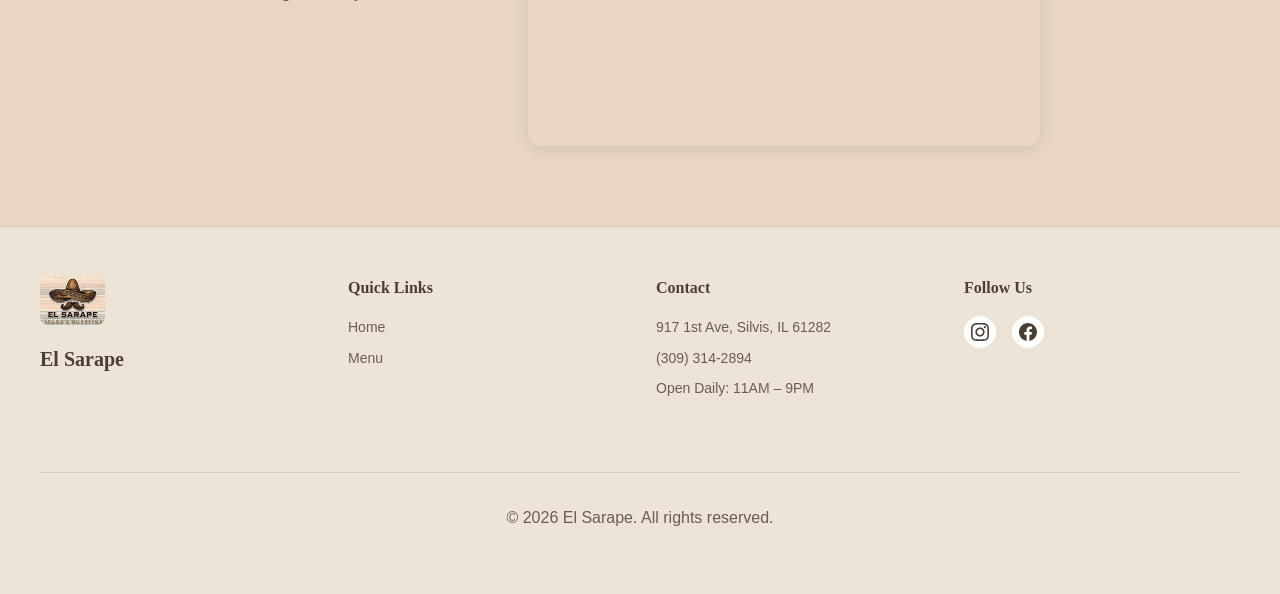
==== commit d48a80d4: "Optimize food photos for 93% faster load times, add local SEO, OpenGraph, and Restaurant Schema" ====
--- a/index.html
+++ b/index.html
@@ -3,12 +3,74 @@
 <head>
   <meta charset="UTF-8">
   <meta name="viewport" content="width=device-width, initial-scale=1.0">
-  <title>El Sarape - Mexican Restaurant</title>
+  <title>El Sarape | Authentic Mexican Restaurant | Silvis, IL</title>
+  <meta name="description" content="Authentic homemade Mexican food in Silvis, IL. Delicious tacos, burritos, fajitas, enchiladas, and fresh seafood. Open daily 11AM–9PM. Dine-in and takeout!">
+  <link rel="canonical" href="https://elsarapesilvis.com/">
+
+  <!-- Geo Meta Tags (Silvis, IL / Quad Cities) -->
+  <meta name="geo.region" content="US-IL">
+  <meta name="geo.placename" content="Silvis, IL">
+  <meta name="geo.position" content="41.5006;-90.4244">
+  <meta name="ICBM" content="41.5006, -90.4244">
+
+  <!-- Open Graph / Social Media -->
+  <meta property="og:type" content="restaurant">
+  <meta property="og:title" content="El Sarape | Authentic Mexican Restaurant | Silvis, IL">
+  <meta property="og:description" content="Authentic homemade Mexican food in Silvis, IL. Delicious tacos, burritos, fajitas, enchiladas, and fresh seafood. Call (309) 314-2894 for takeout!">
+  <meta property="og:image" content="https://elsarapesilvis.com/Photos/logo.jpg">
+  <meta property="og:url" content="https://elsarapesilvis.com/">
+
+  <!-- Twitter Card -->
+  <meta name="twitter:card" content="summary_large_image">
+  <meta name="twitter:title" content="El Sarape | Authentic Mexican Restaurant | Silvis, IL">
+  <meta name="twitter:description" content="Authentic homemade Mexican food in Silvis, IL. Tacos, burritos, fajitas, and seafood. Call (309) 314-2894!">
+  <meta name="twitter:image" content="https://elsarapesilvis.com/Photos/logo.jpg">
+
   <link rel="preconnect" href="https://fonts.googleapis.com">
   <link rel="preconnect" href="https://fonts.gstatic.com" crossorigin>
   <link href="https://fonts.googleapis.com/css2?family=Rye&display=swap" rel="stylesheet">
   <link rel="stylesheet" href="styles.css">
   <link rel="icon" type="image/png" href="Photos/logonobg.png">
+
+  <!-- Google Restaurant Schema (JSON-LD) -->
+  <script type="application/ld+json">
+  {
+    "@context": "https://schema.org",
+    "@type": "Restaurant",
+    "name": "El Sarape",
+    "image": "https://elsarapesilvis.com/Photos/logo.jpg",
+    "url": "https://elsarapesilvis.com/",
+    "telephone": "+1-309-314-2894",
+    "servesCuisine": ["Mexican", "Tacos", "Burritos", "Enchiladas", "Fajitas", "Seafood"],
+    "priceRange": "$$",
+    "address": {
+      "@type": "PostalAddress",
+      "streetAddress": "917 1st Ave",
+      "addressLocality": "Silvis",
+      "addressRegion": "IL",
+      "postalCode": "61282",
+      "addressCountry": "US"
+    },
+    "geo": {
+      "@type": "GeoCoordinates",
+      "latitude": 41.5006,
+      "longitude": -90.4244
+    },
+    "openingHoursSpecification": [
+      {
+        "@type": "OpeningHoursSpecification",
+        "dayOfWeek": ["Monday", "Tuesday", "Wednesday", "Thursday", "Friday", "Saturday", "Sunday"],
+        "opens": "11:00",
+        "closes": "21:00"
+      }
+    ],
+    "hasMenu": "https://elsarapesilvis.com/Photos/elsarapemenu.pdf",
+    "sameAs": [
+      "https://www.instagram.com/elsarapesilvis/",
+      "https://www.facebook.com/profile.php?id=61589947754750"
+    ]
+  }
+  </script>
 </head>
 <body>
   <!-- Header -->
@@ -255,7 +317,7 @@
       <div class="footer-section">
         <h4>Follow Us</h4>
         <div class="footer-social">
-          <a href="#" aria-label="Instagram">
+          <a href="https://www.instagram.com/elsarapesilvis/" target="_blank" aria-label="Instagram">
             <svg xmlns="http://www.w3.org/2000/svg" fill="currentColor" viewBox="0 0 24 24" width="18" height="18">
               <path d="M12 2.163c3.204 0 3.584.012 4.85.07 3.252.148 4.771 1.691 4.919 4.919.058 1.265.069 1.645.069 4.849 0 3.205-.012 3.584-.069 4.849-.149 3.225-1.664 4.771-4.919 4.919-1.266.058-1.644.07-4.85.07-3.204 0-3.584-.012-4.849-.07-3.26-.149-4.771-1.699-4.919-4.92-.058-1.265-.07-1.644-.07-4.849 0-3.204.013-3.583.07-4.849.149-3.227 1.664-4.771 4.919-4.919 1.266-.057 1.645-.069 4.849-.069zm0-2.163c-3.259 0-3.667.014-4.947.072-4.358.2-6.78 2.618-6.98 6.98-.059 1.281-.073 1.689-.073 4.948 0 3.259.014 3.668.072 4.948.2 4.358 2.618 6.78 6.98 6.98 1.281.058 1.689.072 4.948.072 3.259 0 3.668-.014 4.948-.072 4.354-.2 6.782-2.618 6.979-6.98.059-1.28.073-1.689.073-4.948 0-3.259-.014-3.667-.072-4.947-.196-4.354-2.617-6.78-6.979-6.98-1.281-.059-1.69-.073-4.949-.073zm0 5.838c-3.403 0-6.162 2.759-6.162 6.162s2.759 6.163 6.162 6.163 6.162-2.759 6.162-6.163c0-3.403-2.759-6.162-6.162-6.162zm0 10.162c-2.209 0-4-1.79-4-4 0-2.209 1.791-4 4-4s4 1.791 4 4c0 2.21-1.791 4-4 4zm6.406-11.845c-.796 0-1.441.645-1.441 1.44s.645 1.44 1.441 1.44c.795 0 1.439-.645 1.439-1.44s-.644-1.44-1.439-1.44z"/>
             </svg>
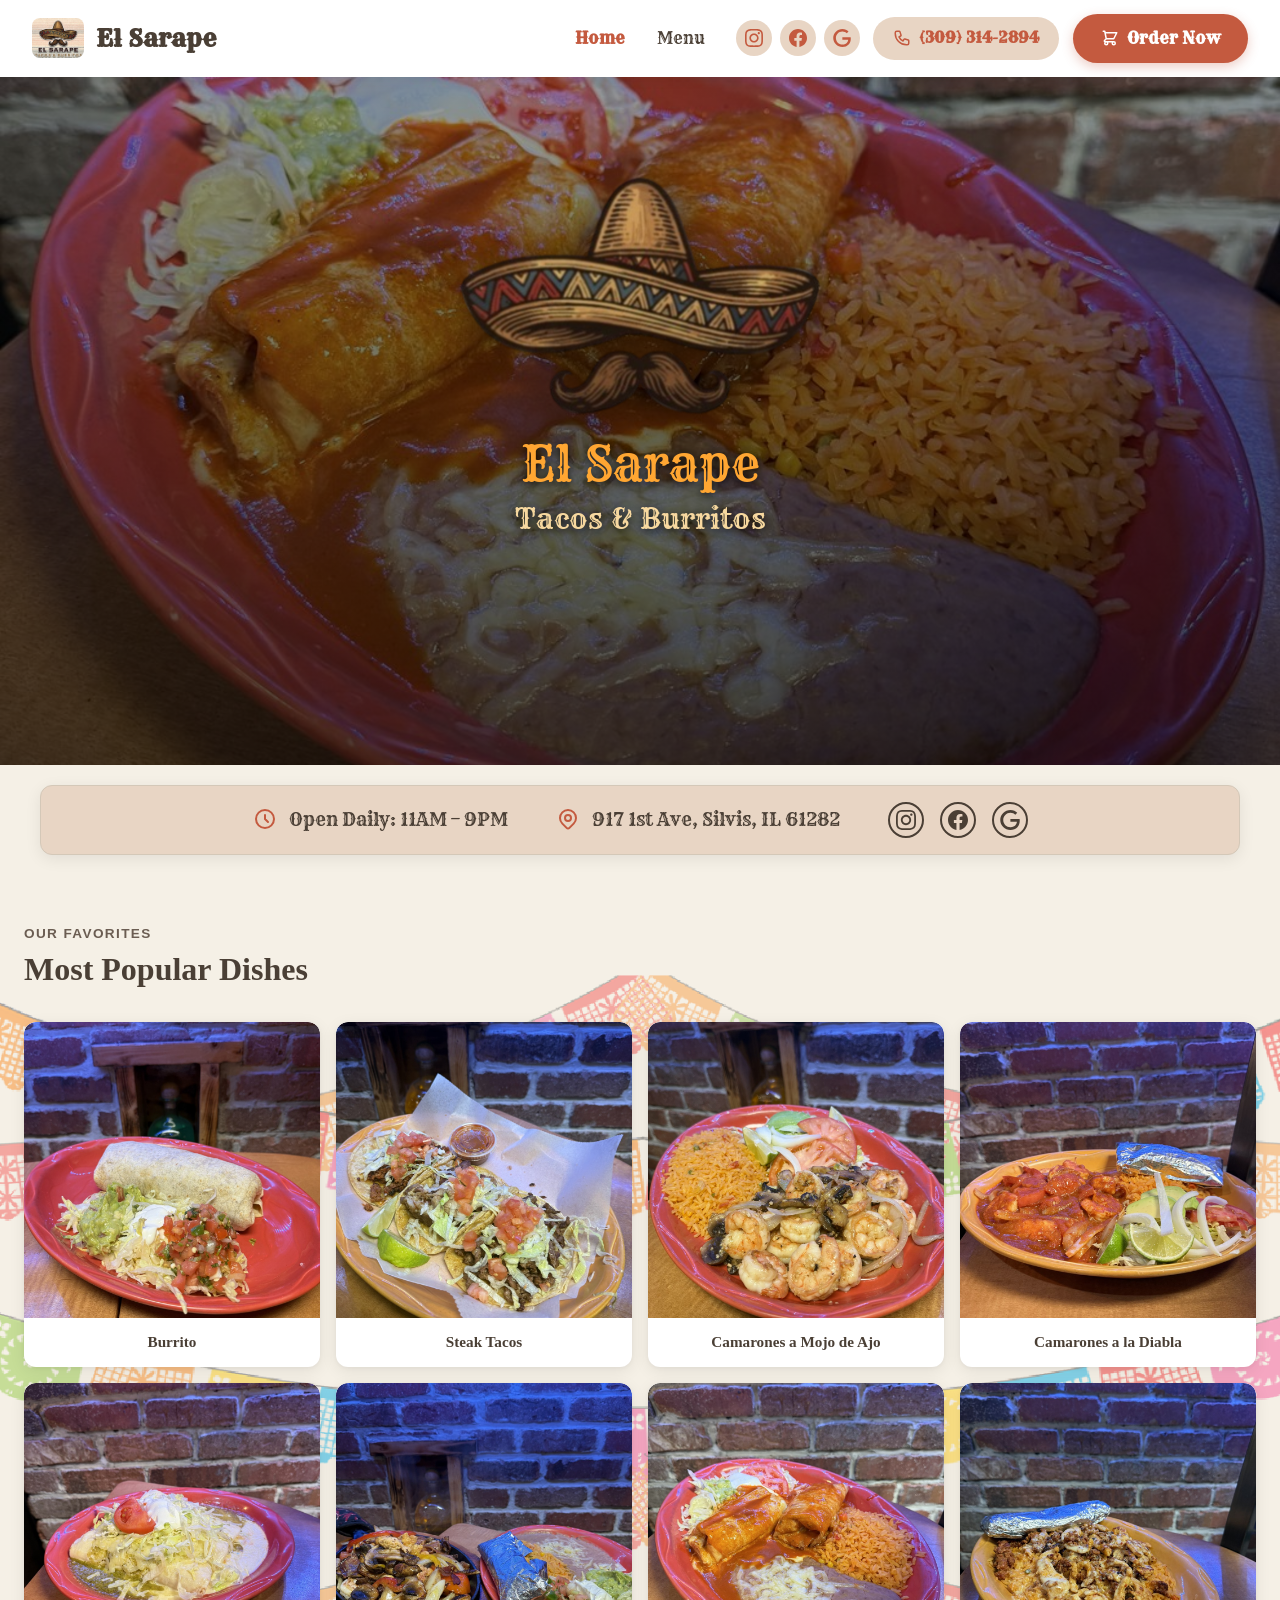
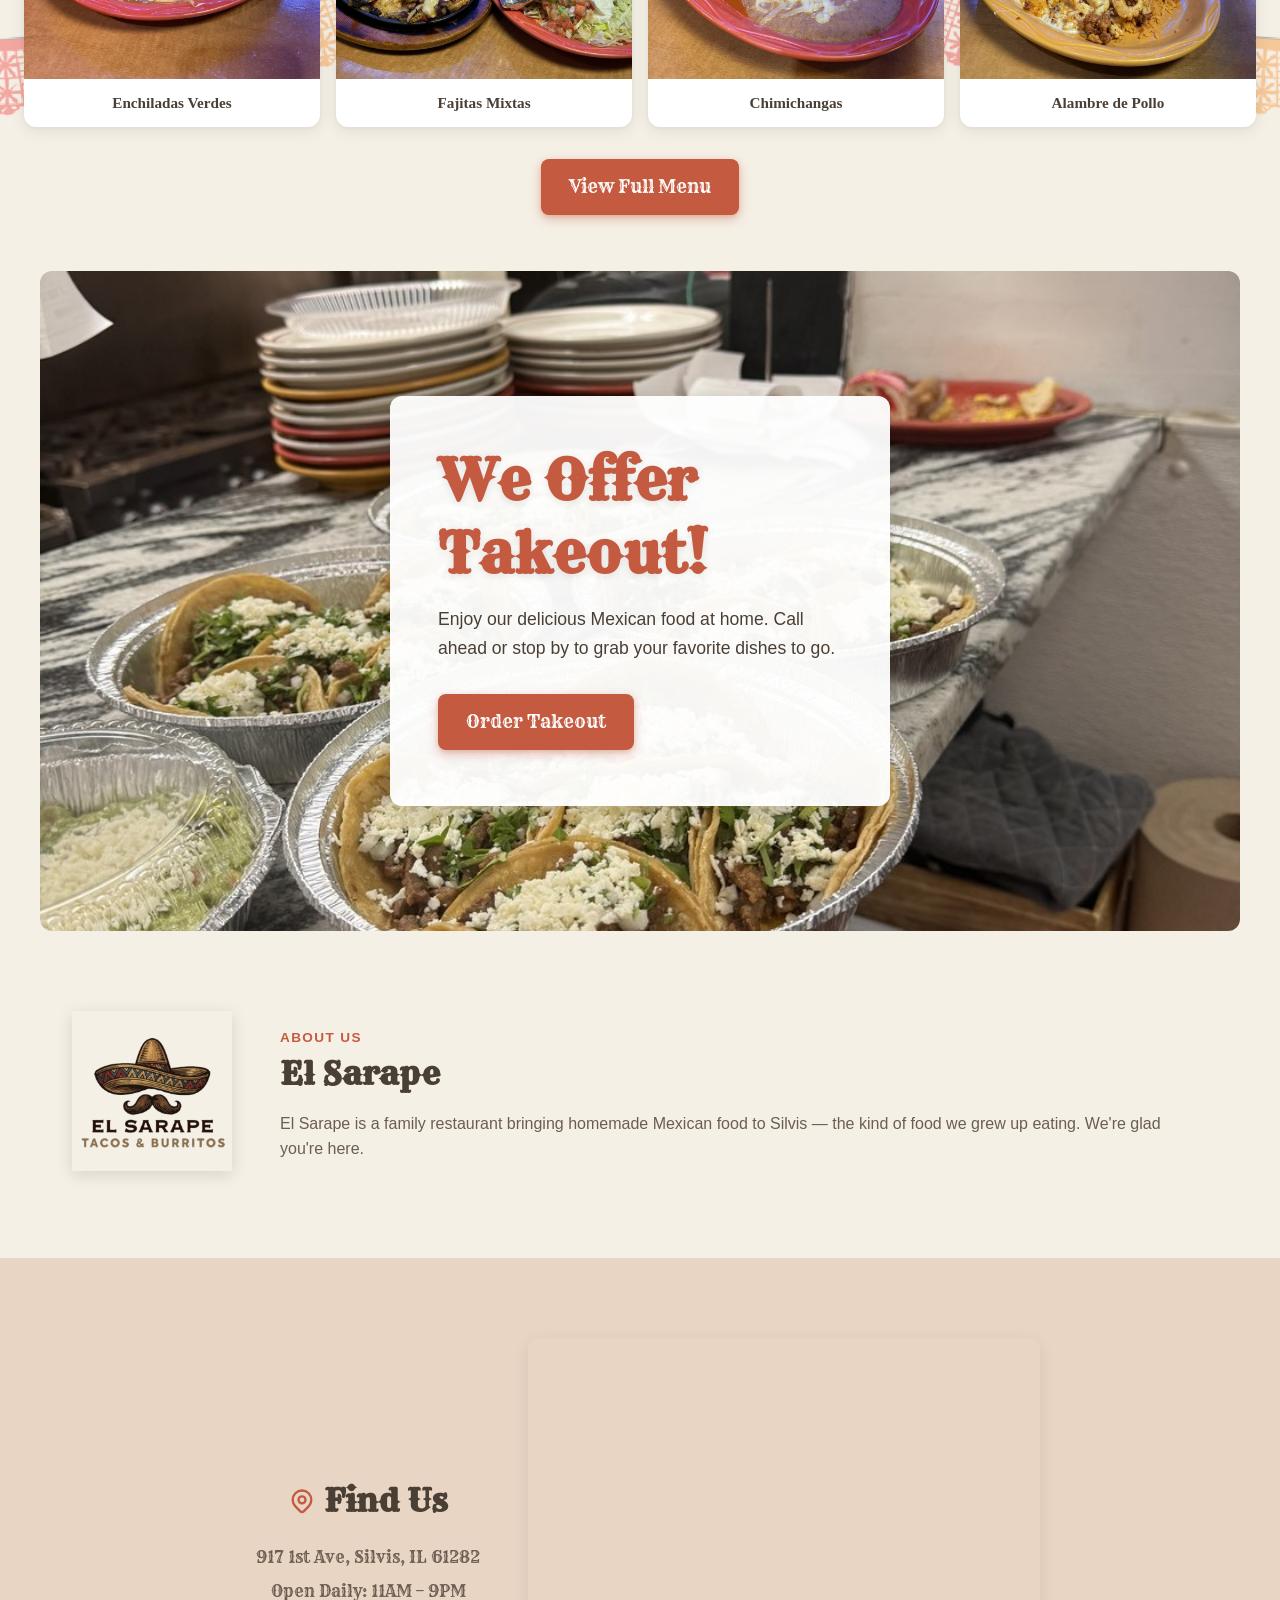
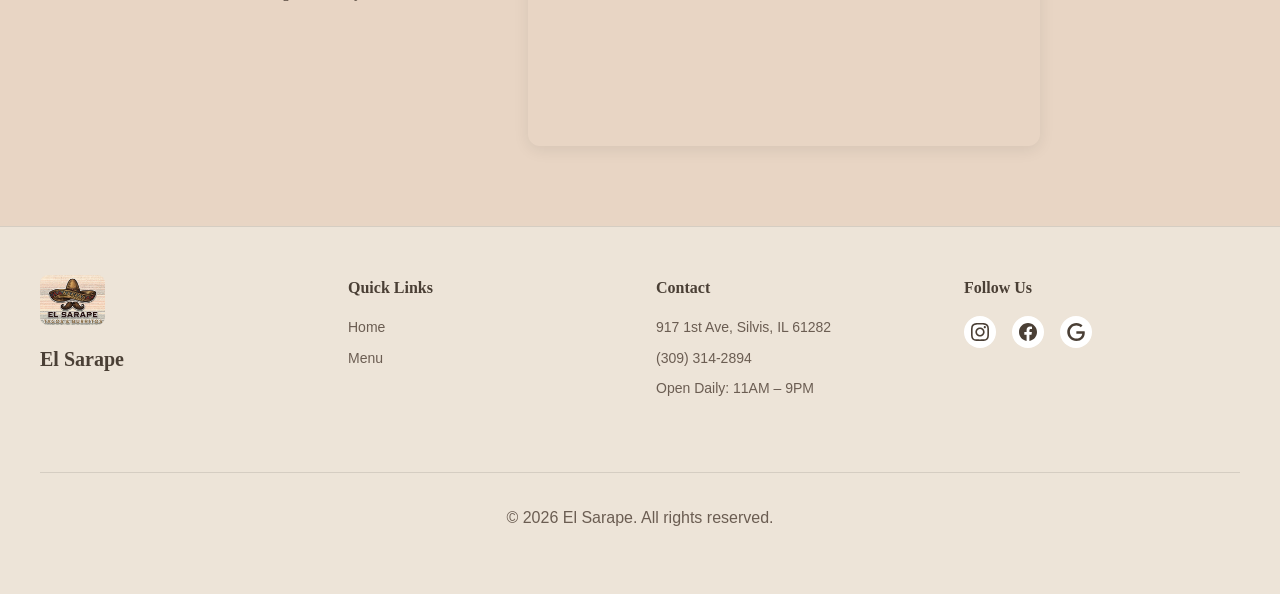
==== commit 7976bc97: "added socials to navbar and changed images for efficiency" ====
--- a/index.html
+++ b/index.html
@@ -67,7 +67,8 @@
     "hasMenu": "https://elsarapesilvis.com/Photos/elsarapemenu.pdf",
     "sameAs": [
       "https://www.instagram.com/elsarapesilvis/",
-      "https://www.facebook.com/profile.php?id=61589947754750"
+      "https://www.facebook.com/profile.php?id=61589947754750",
+      "https://share.google/cdh79cp7bypFidr1Y"
     ]
   }
   </script>
@@ -88,6 +89,23 @@
       </nav>
     </div>
     <div class="header-right">
+      <div class="header-socials">
+        <a href="https://www.instagram.com/elsarapesilvis/" target="_blank" rel="noopener noreferrer" class="header-social-link" aria-label="Instagram">
+          <svg xmlns="http://www.w3.org/2000/svg" fill="currentColor" viewBox="0 0 24 24" width="18" height="18">
+            <path d="M12 2.163c3.204 0 3.584.012 4.85.07 3.252.148 4.771 1.691 4.919 4.919.058 1.265.069 1.645.069 4.849 0 3.205-.012 3.584-.069 4.849-.149 3.225-1.664 4.771-4.919 4.919-1.266.058-1.644.07-4.85.07-3.204 0-3.584-.012-4.849-.07-3.26-.149-4.771-1.699-4.919-4.92-.058-1.265-.07-1.644-.07-4.849 0-3.204.013-3.583.07-4.849.149-3.227 1.664-4.771 4.919-4.919 1.266-.057 1.645-.069 4.849-.069zm0-2.163c-3.259 0-3.667.014-4.947.072-4.358.2-6.78 2.618-6.98 6.98-.059 1.281-.073 1.689-.073 4.948 0 3.259.014 3.668.072 4.948.2 4.358 2.618 6.78 6.98 6.98 1.281.058 1.689.072 4.948.072 3.259 0 3.668-.014 4.948-.072 4.354-.2 6.782-2.618 6.979-6.98.059-1.28.073-1.689.073-4.948 0-3.259-.014-3.667-.072-4.947-.196-4.354-2.617-6.78-6.979-6.98-1.281-.059-1.69-.073-4.949-.073zm0 5.838c-3.403 0-6.162 2.759-6.162 6.162s2.759 6.163 6.162 6.163 6.162-2.759 6.162-6.163c0-3.403-2.759-6.162-6.162-6.162zm0 10.162c-2.209 0-4-1.79-4-4 0-2.209 1.791-4 4-4s4 1.791 4 4c0 2.21-1.791 4-4 4zm6.406-11.845c-.796 0-1.441.645-1.441 1.44s.645 1.44 1.441 1.44c.795 0 1.439-.645 1.439-1.44s-.644-1.44-1.439-1.44z"/>
+          </svg>
+        </a>
+        <a href="https://www.facebook.com/profile.php?id=61589947754750" target="_blank" rel="noopener noreferrer" class="header-social-link" aria-label="Facebook">
+          <svg xmlns="http://www.w3.org/2000/svg" fill="currentColor" viewBox="0 0 24 24" width="18" height="18">
+            <path d="M24 12.073c0-6.627-5.373-12-12-12s-12 5.373-12 12c0 5.99 4.388 10.954 10.125 11.854v-8.385H7.078v-3.47h3.047V9.43c0-3.007 1.792-4.669 4.533-4.669 1.312 0 2.686.235 2.686.235v2.953H15.83c-1.491 0-1.956.925-1.956 1.874v2.25h3.328l-.532 3.47h-2.796v8.385C19.612 23.027 24 18.062 24 12.073z"/>
+          </svg>
+        </a>
+        <a href="https://share.google/cdh79cp7bypFidr1Y" target="_blank" rel="noopener noreferrer" class="header-social-link" aria-label="Google">
+          <svg xmlns="http://www.w3.org/2000/svg" fill="currentColor" viewBox="0 0 24 24" width="18" height="18">
+            <path d="M12.48 10.92v3.28h7.84c-.24 1.84-.853 3.187-1.787 4.133-1.147 1.147-2.933 2.4-6.053 2.4-4.827 0-8.6-3.893-8.6-8.72s3.773-8.72 8.6-8.72c2.6 0 4.507 1.027 5.907 2.347l2.307-2.307C18.747 1.44 16.133 0 12.48 0 5.867 0 .307 5.387.307 12s5.56 12 12.173 12c3.573 0 6.267-1.173 8.373-3.36 2.16-2.16 2.84-5.213 2.84-7.667 0-.76-.053-1.467-.173-2.053H12.48z"/>
+          </svg>
+        </a>
+      </div>
       <a href="tel:3093142894" class="header-phone-link">
         <svg xmlns="http://www.w3.org/2000/svg" fill="none" viewBox="0 0 24 24" stroke="currentColor" stroke-width="2" class="header-phone-icon">
           <path stroke-linecap="round" stroke-linejoin="round" d="M3 5a2 2 0 012-2h3.28a1 1 0 01.948.684l1.498 4.493a1 1 0 01-.502 1.21l-2.257 1.13a11.042 11.042 0 005.516 5.516l1.13-2.257a1 1 0 011.21-.502l4.493 1.498a1 1 0 01.684.949V19a2 2 0 01-2 2h-1C9.716 21 3 14.284 3 6V5z" />
@@ -121,9 +139,14 @@
             <path d="M12 2.163c3.204 0 3.584.012 4.85.07 3.252.148 4.771 1.691 4.919 4.919.058 1.265.069 1.645.069 4.849 0 3.205-.012 3.584-.069 4.849-.149 3.225-1.664 4.771-4.919 4.919-1.266.058-1.644.07-4.85.07-3.204 0-3.584-.012-4.849-.07-3.26-.149-4.771-1.699-4.919-4.92-.058-1.265-.07-1.644-.07-4.849 0-3.204.013-3.583.07-4.849.149-3.227 1.664-4.771 4.919-4.919 1.266-.057 1.645-.069 4.849-.069zm0-2.163c-3.259 0-3.667.014-4.947.072-4.358.2-6.78 2.618-6.98 6.98-.059 1.281-.073 1.689-.073 4.948 0 3.259.014 3.668.072 4.948.2 4.358 2.618 6.78 6.98 6.98 1.281.058 1.689.072 4.948.072 3.259 0 3.668-.014 4.948-.072 4.354-.2 6.782-2.618 6.979-6.98.059-1.28.073-1.689.073-4.948 0-3.259-.014-3.667-.072-4.947-.196-4.354-2.617-6.78-6.979-6.98-1.281-.059-1.69-.073-4.949-.073zm0 5.838c-3.403 0-6.162 2.759-6.162 6.162s2.759 6.163 6.162 6.163 6.162-2.759 6.162-6.163c0-3.403-2.759-6.162-6.162-6.162zm0 10.162c-2.209 0-4-1.79-4-4 0-2.209 1.791-4 4-4s4 1.791 4 4c0 2.21-1.791 4-4 4zm6.406-11.845c-.796 0-1.441.645-1.441 1.44s.645 1.44 1.441 1.44c.795 0 1.439-.645 1.439-1.44s-.644-1.44-1.439-1.44z"/>
           </svg>
         </a>
-        <a href="https://www.facebook.com/profile.php?id=61589947754750" aria-label="Facebook" target="_blank">
+        <a href="https://www.facebook.com/profile.php?id=61589947754750" aria-label="Facebook" target="_blank" rel="noopener noreferrer">
           <svg xmlns="http://www.w3.org/2000/svg" fill="currentColor" viewBox="0 0 24 24" width="24" height="24">
             <path d="M24 12.073c0-6.627-5.373-12-12-12s-12 5.373-12 12c0 5.99 4.388 10.954 10.125 11.854v-8.385H7.078v-3.47h3.047V9.43c0-3.007 1.792-4.669 4.533-4.669 1.312 0 2.686.235 2.686.235v2.953H15.83c-1.491 0-1.956.925-1.956 1.874v2.25h3.328l-.532 3.47h-2.796v8.385C19.612 23.027 24 18.062 24 12.073z"/>
+          </svg>
+        </a>
+        <a href="https://share.google/cdh79cp7bypFidr1Y" aria-label="Google" target="_blank" rel="noopener noreferrer">
+          <svg xmlns="http://www.w3.org/2000/svg" fill="currentColor" viewBox="0 0 24 24" width="24" height="24">
+            <path d="M12.48 10.92v3.28h7.84c-.24 1.84-.853 3.187-1.787 4.133-1.147 1.147-2.933 2.4-6.053 2.4-4.827 0-8.6-3.893-8.6-8.72s3.773-8.72 8.6-8.72c2.6 0 4.507 1.027 5.907 2.347l2.307-2.307C18.747 1.44 16.133 0 12.48 0 5.867 0 .307 5.387.307 12s5.56 12 12.173 12c3.573 0 6.267-1.173 8.373-3.36 2.16-2.16 2.84-5.213 2.84-7.667 0-.76-.053-1.467-.173-2.053H12.48z"/>
           </svg>
         </a>
       </div>
@@ -170,16 +193,19 @@
         <a href="https://maps.google.com/?q=917+1st+Ave+Silvis+IL+61282" target="_blank">917 1st Ave, Silvis, IL 61282</a>
       </div>
       <div class="hero-info-socials">
-        <a href="https://www.instagram.com/elsarapesilvis/" target="_blank" class="hero-social-link" aria-label="Instagram">
-          <svg xmlns="http://www.w3.org/2000/svg" fill="none" viewBox="0 0 24 24" stroke="currentColor" stroke-width="2" class="hero-social-icon">
-            <path stroke-linecap="round" stroke-linejoin="round" d="M12 2.25c-5.385 0-9.75 4.365-9.75 9.75s4.365 9.75 9.75 9.75 9.75-4.365 9.75-9.75S17.385 2.25 12 2.25z" />
-            <path stroke-linecap="round" stroke-linejoin="round" d="M16.5 12a4.5 4.5 0 11-9 0 4.5 4.5 0 019 0z" />
-            <path stroke-linecap="round" stroke-linejoin="round" d="M17.5 6.5h.008v.008H17.5V6.5z" />
-          </svg>
-        </a>
-        <a href="https://www.facebook.com/profile.php?id=61589947754750" target="_blank" class="hero-social-link" aria-label="Facebook">
-          <svg xmlns="http://www.w3.org/2000/svg" fill="none" viewBox="0 0 24 24" stroke="currentColor" stroke-width="2" class="hero-social-icon">
-            <path stroke-linecap="round" stroke-linejoin="round" d="M18 2h-3a5 5 0 00-5 5v3H7v4h3v8h4v-8h3l1-4h-4V7a1 1 0 011-1h3z" />
+        <a href="https://www.instagram.com/elsarapesilvis/" target="_blank" rel="noopener noreferrer" class="hero-social-link" aria-label="Instagram">
+          <svg xmlns="http://www.w3.org/2000/svg" fill="currentColor" viewBox="0 0 24 24" class="hero-social-icon">
+            <path d="M12 2.163c3.204 0 3.584.012 4.85.07 3.252.148 4.771 1.691 4.919 4.919.058 1.265.069 1.645.069 4.849 0 3.205-.012 3.584-.069 4.849-.149 3.225-1.664 4.771-4.919 4.919-1.266.058-1.644.07-4.85.07-3.204 0-3.584-.012-4.849-.07-3.26-.149-4.771-1.699-4.919-4.92-.058-1.265-.07-1.644-.07-4.849 0-3.204.013-3.583.07-4.849.149-3.227 1.664-4.771 4.919-4.919 1.266-.057 1.645-.069 4.849-.069zm0-2.163c-3.259 0-3.667.014-4.947.072-4.358.2-6.78 2.618-6.98 6.98-.059 1.281-.073 1.689-.073 4.948 0 3.259.014 3.668.072 4.948.2 4.358 2.618 6.78 6.98 6.98 1.281.058 1.689.072 4.948.072 3.259 0 3.668-.014 4.948-.072 4.354-.2 6.782-2.618 6.979-6.98.059-1.28.073-1.689.073-4.948 0-3.259-.014-3.667-.072-4.947-.196-4.354-2.617-6.78-6.979-6.98-1.281-.059-1.69-.073-4.949-.073zm0 5.838c-3.403 0-6.162 2.759-6.162 6.162s2.759 6.163 6.162 6.163 6.162-2.759 6.162-6.163c0-3.403-2.759-6.162-6.162-6.162zm0 10.162c-2.209 0-4-1.79-4-4 0-2.209 1.791-4 4-4s4 1.791 4 4c0 2.21-1.791 4-4 4zm6.406-11.845c-.796 0-1.441.645-1.441 1.44s.645 1.44 1.441 1.44c.795 0 1.439-.645 1.439-1.44s-.644-1.44-1.439-1.44z"/>
+          </svg>
+        </a>
+        <a href="https://www.facebook.com/profile.php?id=61589947754750" target="_blank" rel="noopener noreferrer" class="hero-social-link" aria-label="Facebook">
+          <svg xmlns="http://www.w3.org/2000/svg" fill="currentColor" viewBox="0 0 24 24" class="hero-social-icon">
+            <path d="M24 12.073c0-6.627-5.373-12-12-12s-12 5.373-12 12c0 5.99 4.388 10.954 10.125 11.854v-8.385H7.078v-3.47h3.047V9.43c0-3.007 1.792-4.669 4.533-4.669 1.312 0 2.686.235 2.686.235v2.953H15.83c-1.491 0-1.956.925-1.956 1.874v2.25h3.328l-.532 3.47h-2.796v8.385C19.612 23.027 24 18.062 24 12.073z"/>
+          </svg>
+        </a>
+        <a href="https://share.google/cdh79cp7bypFidr1Y" target="_blank" rel="noopener noreferrer" class="hero-social-link" aria-label="Google">
+          <svg xmlns="http://www.w3.org/2000/svg" fill="currentColor" viewBox="0 0 24 24" class="hero-social-icon">
+            <path d="M12.48 10.92v3.28h7.84c-.24 1.84-.853 3.187-1.787 4.133-1.147 1.147-2.933 2.4-6.053 2.4-4.827 0-8.6-3.893-8.6-8.72s3.773-8.72 8.6-8.72c2.6 0 4.507 1.027 5.907 2.347l2.307-2.307C18.747 1.44 16.133 0 12.48 0 5.867 0 .307 5.387.307 12s5.56 12 12.173 12c3.573 0 6.267-1.173 8.373-3.36 2.16-2.16 2.84-5.213 2.84-7.667 0-.76-.053-1.467-.173-2.053H12.48z"/>
           </svg>
         </a>
       </div>
@@ -322,9 +348,14 @@
               <path d="M12 2.163c3.204 0 3.584.012 4.85.07 3.252.148 4.771 1.691 4.919 4.919.058 1.265.069 1.645.069 4.849 0 3.205-.012 3.584-.069 4.849-.149 3.225-1.664 4.771-4.919 4.919-1.266.058-1.644.07-4.85.07-3.204 0-3.584-.012-4.849-.07-3.26-.149-4.771-1.699-4.919-4.92-.058-1.265-.07-1.644-.07-4.849 0-3.204.013-3.583.07-4.849.149-3.227 1.664-4.771 4.919-4.919 1.266-.057 1.645-.069 4.849-.069zm0-2.163c-3.259 0-3.667.014-4.947.072-4.358.2-6.78 2.618-6.98 6.98-.059 1.281-.073 1.689-.073 4.948 0 3.259.014 3.668.072 4.948.2 4.358 2.618 6.78 6.98 6.98 1.281.058 1.689.072 4.948.072 3.259 0 3.668-.014 4.948-.072 4.354-.2 6.782-2.618 6.979-6.98.059-1.28.073-1.689.073-4.948 0-3.259-.014-3.667-.072-4.947-.196-4.354-2.617-6.78-6.979-6.98-1.281-.059-1.69-.073-4.949-.073zm0 5.838c-3.403 0-6.162 2.759-6.162 6.162s2.759 6.163 6.162 6.163 6.162-2.759 6.162-6.163c0-3.403-2.759-6.162-6.162-6.162zm0 10.162c-2.209 0-4-1.79-4-4 0-2.209 1.791-4 4-4s4 1.791 4 4c0 2.21-1.791 4-4 4zm6.406-11.845c-.796 0-1.441.645-1.441 1.44s.645 1.44 1.441 1.44c.795 0 1.439-.645 1.439-1.44s-.644-1.44-1.439-1.44z"/>
             </svg>
           </a>
-          <a href="https://www.facebook.com/profile.php?id=61589947754750" aria-label="Facebook" target="_blank">
+          <a href="https://www.facebook.com/profile.php?id=61589947754750" aria-label="Facebook" target="_blank" rel="noopener noreferrer">
             <svg xmlns="http://www.w3.org/2000/svg" fill="currentColor" viewBox="0 0 24 24" width="18" height="18">
               <path d="M24 12.073c0-6.627-5.373-12-12-12s-12 5.373-12 12c0 5.99 4.388 10.954 10.125 11.854v-8.385H7.078v-3.47h3.047V9.43c0-3.007 1.792-4.669 4.533-4.669 1.312 0 2.686.235 2.686.235v2.953H15.83c-1.491 0-1.956.925-1.956 1.874v2.25h3.328l-.532 3.47h-2.796v8.385C19.612 23.027 24 18.062 24 12.073z"/>
+            </svg>
+          </a>
+          <a href="https://share.google/cdh79cp7bypFidr1Y" aria-label="Google" target="_blank" rel="noopener noreferrer">
+            <svg xmlns="http://www.w3.org/2000/svg" fill="currentColor" viewBox="0 0 24 24" width="18" height="18">
+              <path d="M12.48 10.92v3.28h7.84c-.24 1.84-.853 3.187-1.787 4.133-1.147 1.147-2.933 2.4-6.053 2.4-4.827 0-8.6-3.893-8.6-8.72s3.773-8.72 8.6-8.72c2.6 0 4.507 1.027 5.907 2.347l2.307-2.307C18.747 1.44 16.133 0 12.48 0 5.867 0 .307 5.387.307 12s5.56 12 12.173 12c3.573 0 6.267-1.173 8.373-3.36 2.16-2.16 2.84-5.213 2.84-7.667 0-.76-.053-1.467-.173-2.053H12.48z"/>
             </svg>
           </a>
         </div>
--- a/styles.css
+++ b/styles.css
@@ -276,6 +276,39 @@
 .header-cta:active {
   transform: translateY(0);
   box-shadow: 0 2px 8px rgba(196, 90, 63, 0.3);
+}
+
+.header-socials {
+  display: flex;
+  align-items: center;
+  gap: 0.5rem;
+}
+
+.header-social-link {
+  width: 36px;
+  height: 36px;
+  display: inline-flex;
+  align-items: center;
+  justify-content: center;
+  border-radius: 50%;
+  background: var(--color-accent-soft);
+  color: var(--color-accent);
+  text-decoration: none;
+  transition: all 0.3s cubic-bezier(0.4, 0, 0.2, 1);
+  flex-shrink: 0;
+}
+
+.header-social-link:hover {
+  background: var(--color-accent);
+  color: #ffffff;
+  transform: translateY(-2px);
+  box-shadow: 0 4px 10px rgba(196, 90, 63, 0.35);
+}
+
+.header-social-link svg {
+  width: 18px;
+  height: 18px;
+  display: block;
 }
 
 .header-logo {
@@ -1657,27 +1690,38 @@
   }
   
   .header {
-    display: grid;
-    grid-template-columns: 1fr auto 1fr;
+    display: flex;
+    justify-content: space-between;
     align-items: center;
-    padding: 1rem 2rem;
-  }
-  
-  .header-left,
-  .header-center,
-  .header-right {
+    padding: 0.85rem 2rem;
+    position: fixed;
+    top: 0;
+    left: 0;
+    right: 0;
+  }
+  
+  .header-left {
     display: flex;
+    align-items: center;
+    z-index: 2;
   }
   
   .header-center {
+    display: flex;
+    position: absolute;
+    left: 50%;
+    transform: translateX(-50%);
     justify-content: center;
+    align-items: center;
+    z-index: 1;
   }
   
   .header-right {
     display: flex;
     justify-content: flex-end;
     align-items: center;
-    gap: 1rem;
+    gap: 0.85rem;
+    z-index: 2;
   }
 
   .hamburger {
@@ -1784,3 +1828,39 @@
     grid-template-columns: repeat(3, 1fr);
   }
 }
+
+@media (min-width: 768px) and (max-width: 1024px) {
+  .header {
+    padding: 0.75rem 1.25rem;
+  }
+  
+  .header-right {
+    gap: 0.4rem;
+  }
+  
+  .header-nav-links {
+    gap: 1.25rem;
+  }
+  
+  .header-social-link {
+    width: 30px;
+    height: 30px;
+  }
+  
+  .header-social-link svg {
+    width: 15px;
+    height: 15px;
+  }
+  
+  .header-phone-link {
+    padding: 0.45rem 0.75rem;
+    font-size: 0.8rem;
+    gap: 0.35rem;
+  }
+  
+  .header-cta {
+    padding: 0.5rem 0.95rem;
+    font-size: 0.85rem;
+  }
+}
+
